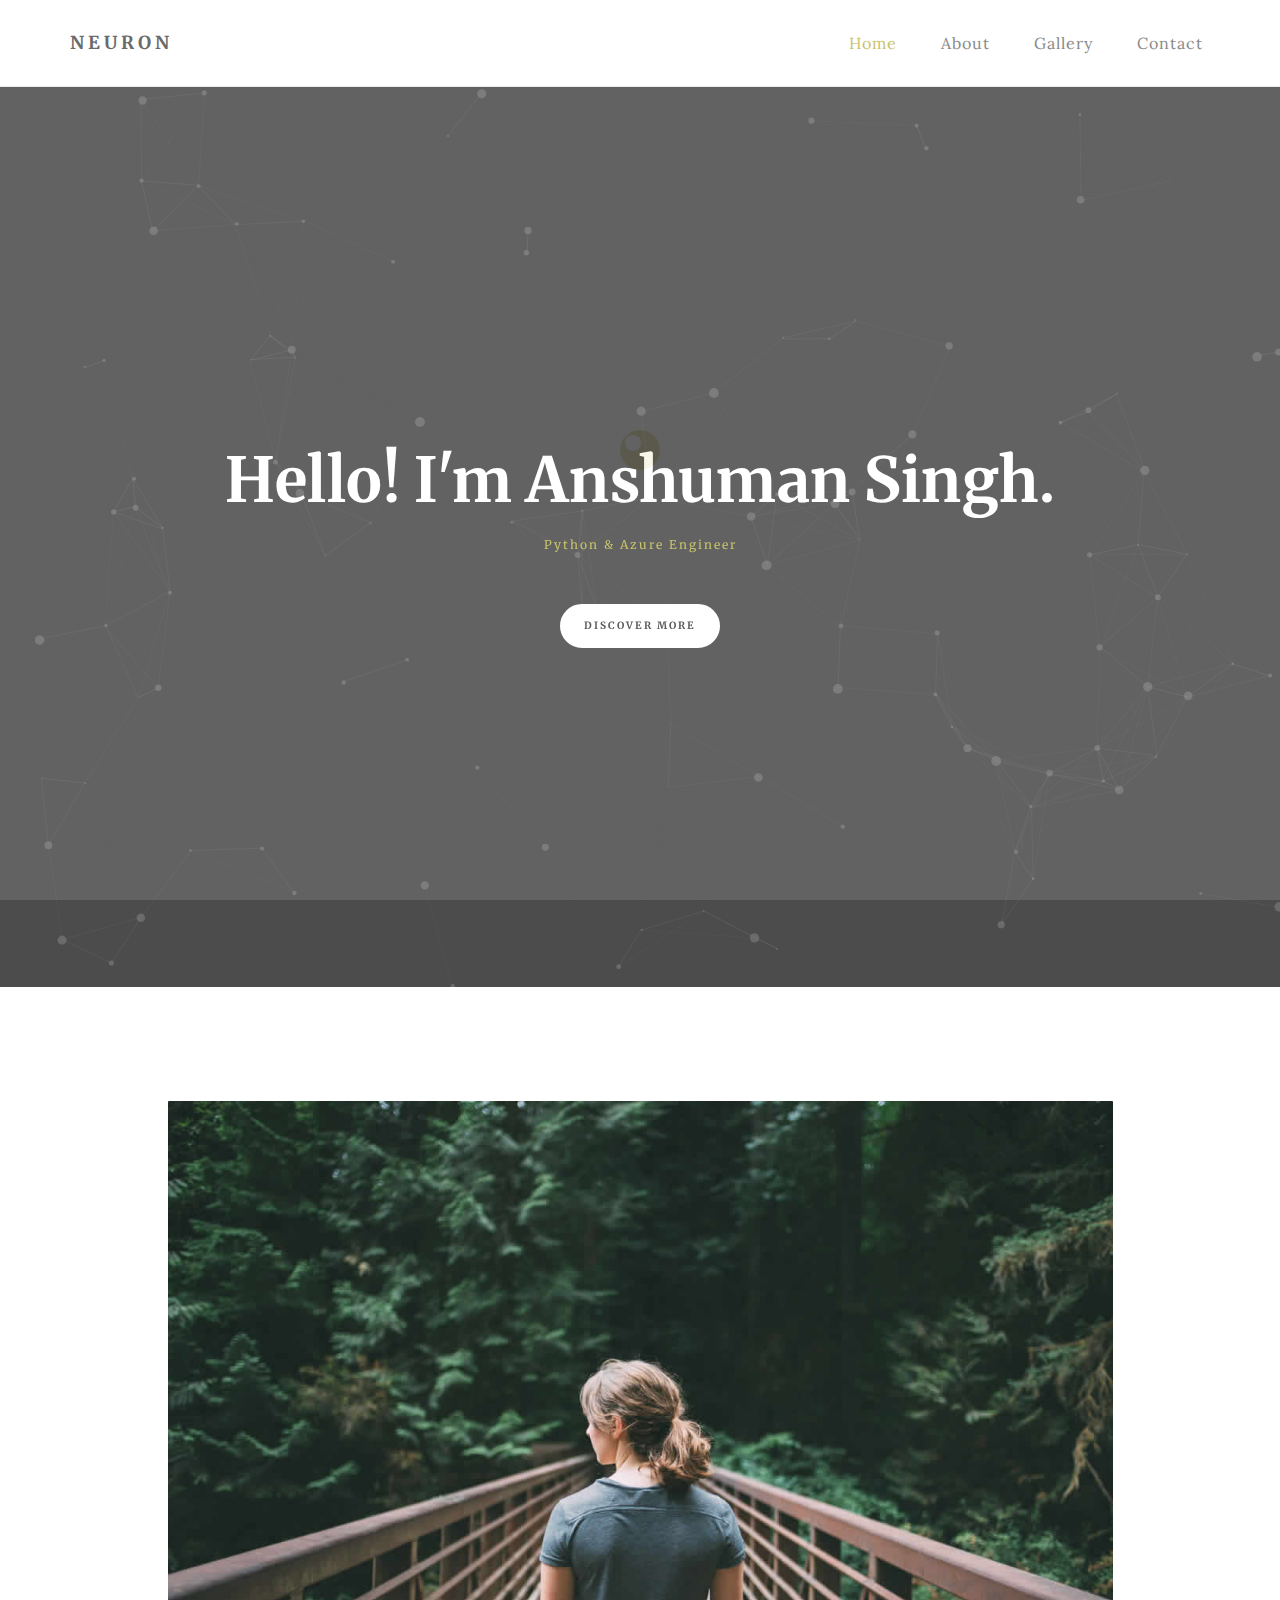
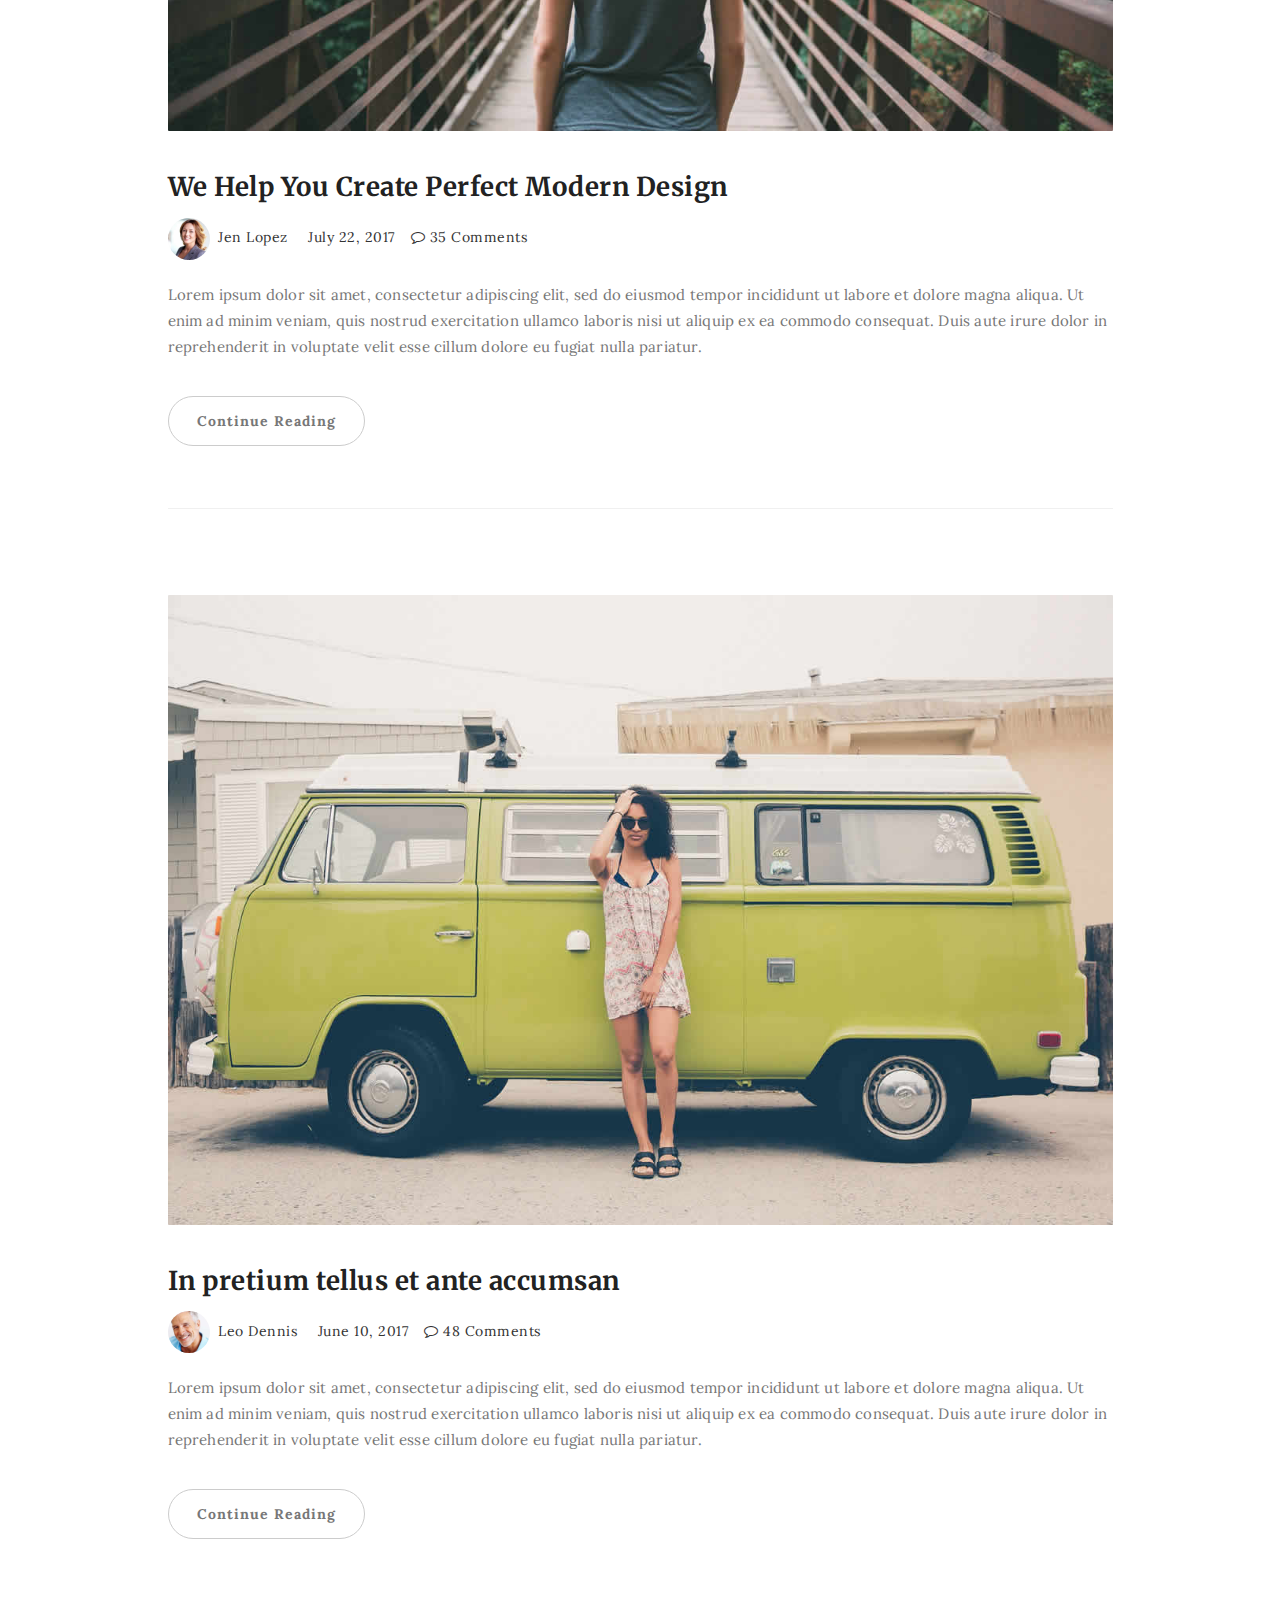
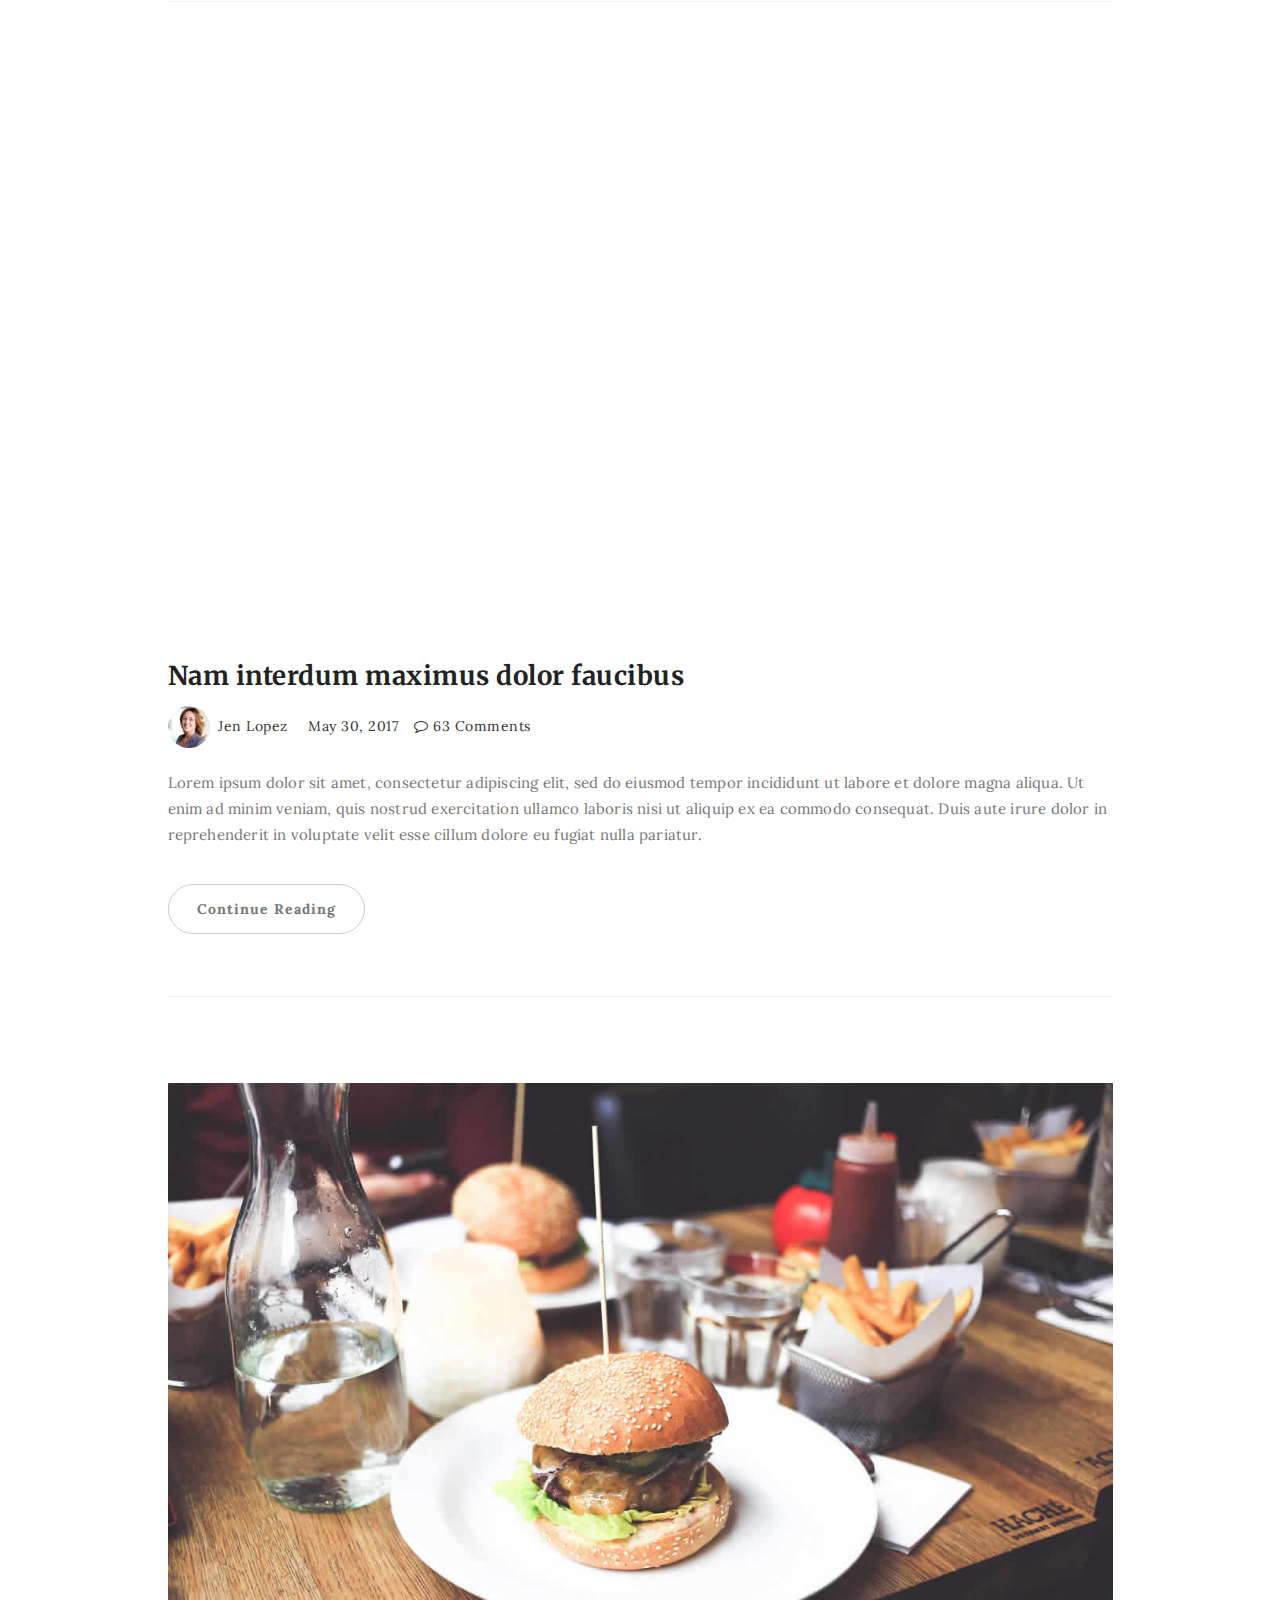
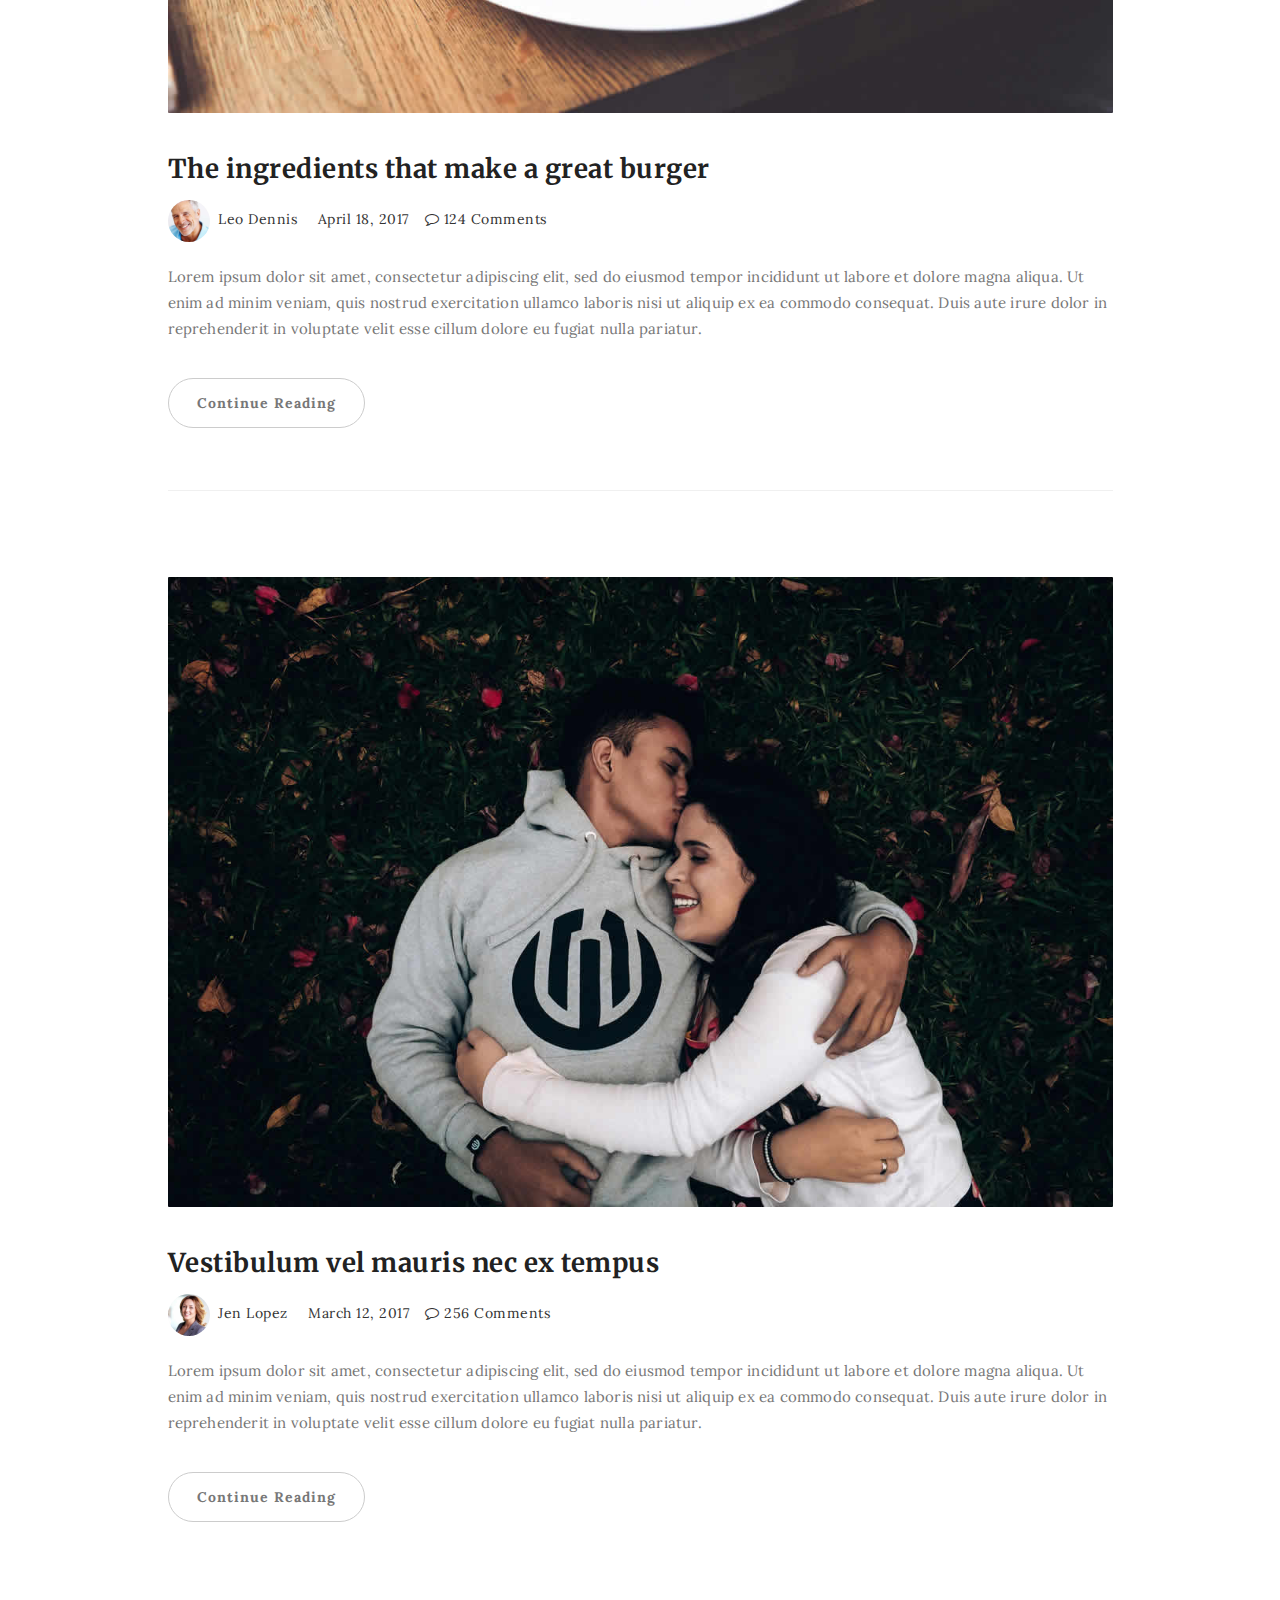
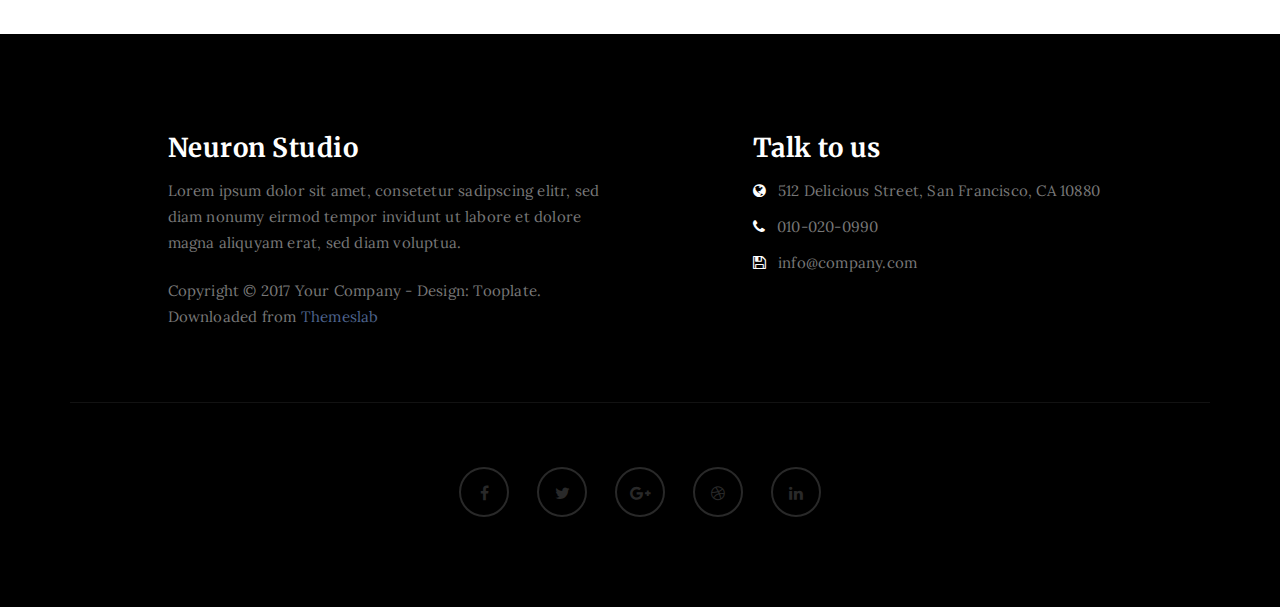
==== index.html @ cc9d61ee "new website" ====
<!DOCTYPE html>
<html lang="en">
<head>

<meta charset="UTF-8">
<meta http-equiv="X-UA-Compatible" content="IE=Edge">
<meta name="description" content="">
<meta name="keywords" content="">
<meta name="author" content="">
<meta name="viewport" content="width=device-width, initial-scale=1, maximum-scale=1">

<title>Ans2human | Blog</title>
<!--

Template 2085 Neuron

http://www.tooplate.com/view/2085-neuron

-->
<link rel="stylesheet" href="css/bootstrap.min.css">
<link rel="stylesheet" href="css/font-awesome.min.css">

<!-- Main css -->
<link rel="stylesheet" href="css/style.css">
<link href="https://fonts.googleapis.com/css?family=Lora|Merriweather:300,400" rel="stylesheet">

</head>
<body>

<!-- PRE LOADER -->

<div class="preloader">
     <div class="sk-spinner sk-spinner-wordpress">
          <span class="sk-inner-circle"></span>
     </div>
</div>

<!-- Navigation section  -->

<div class="navbar navbar-default navbar-static-top" role="navigation">
     <div class="container">

          <div class="navbar-header">
               <button class="navbar-toggle" data-toggle="collapse" data-target=".navbar-collapse">
                    <span class="icon icon-bar"></span>
                    <span class="icon icon-bar"></span>
                    <span class="icon icon-bar"></span>
               </button>
               <a href="index.html" class="navbar-brand">Neuron</a>
          </div>
          <div class="collapse navbar-collapse">
               <ul class="nav navbar-nav navbar-right">
                    <li class="active"><a href="index.html">Home</a></li>
                    <li><a href="about.html">About</a></li>
                    <li><a href="gallery.html">Gallery</a></li>
                    <li><a href="contact.html">Contact</a></li>
               </ul>
          </div>

  </div>
</div>

<!-- Home Section -->

<section id="home" class="main-home parallax-section">
     <div class="overlay"></div>
     <div id="particles-js"></div>
     <div class="container">
          <div class="row">

               <div class="col-md-12 col-sm-12">
                    <h1>Hello! I'm Anshuman Singh.</h1>
                    <h4>Python & Azure Engineer</h4>
                    <a href="#blog" class="smoothScroll btn btn-default">Discover More</a>
               </div>

          </div>
     </div>
</section>

<!-- Blog Section -->

<section id="blog">
     <div class="container">
          <div class="row">

               <div class="col-md-offset-1 col-md-10 col-sm-12">
                    <div class="blog-post-thumb">
                         <div class="blog-post-image">
                              <a href="single-post.html">
                                   <img src="images/blog-image1.jpg" class="img-responsive" alt="Blog Image">
                              </a>
                         </div>
                         <div class="blog-post-title">
                              <h3><a href="single-post.html">We Help You Create Perfect Modern Design</a></h3>
                         </div>
                         <div class="blog-post-format">
                              <span><a href="#"><img src="images/author-image1.jpg" class="img-responsive img-circle"> Jen Lopez</a></span>
                              <span><i class="fa fa-date"></i> July 22, 2017</span>
                              <span><a href="#"><i class="fa fa-comment-o"></i> 35 Comments</a></span>
                         </div>
                         <div class="blog-post-des">
                              <p>Lorem ipsum dolor sit amet, consectetur adipiscing elit, sed do eiusmod tempor incididunt ut labore et dolore magna aliqua. Ut enim ad minim veniam, quis nostrud exercitation ullamco laboris nisi ut aliquip ex ea commodo consequat. Duis aute irure dolor in reprehenderit in voluptate velit esse cillum dolore eu fugiat nulla pariatur.</p>
                              <a href="single-post.html" class="btn btn-default">Continue Reading</a>
                         </div>
                    </div>

                    <div class="blog-post-thumb">
                         <div class="blog-post-image">
                              <a href="single-post.html">
                                   <img src="images/blog-image2.jpg" class="img-responsive" alt="Blog Image">
                              </a>
                         </div>
                         <div class="blog-post-title">
                              <h3><a href="single-post.html">In pretium tellus et ante accumsan</a></h3>
                         </div>
                         <div class="blog-post-format">
                              <span><a href="#"><img src="images/author-image2.jpg" class="img-responsive img-circle"> Leo Dennis</a></span>
                              <span><i class="fa fa-date"></i> June 10, 2017</span>
                              <span><a href="#"><i class="fa fa-comment-o"></i> 48 Comments</a></span>
                         </div>
                         <div class="blog-post-des">
                              <p>Lorem ipsum dolor sit amet, consectetur adipiscing elit, sed do eiusmod tempor incididunt ut labore et dolore magna aliqua. Ut enim ad minim veniam, quis nostrud exercitation ullamco laboris nisi ut aliquip ex ea commodo consequat. Duis aute irure dolor in reprehenderit in voluptate velit esse cillum dolore eu fugiat nulla pariatur.</p>
                              <a href="single-post.html" class="btn btn-default">Continue Reading</a>
                         </div>
                    </div>

                    <div class="blog-post-thumb">
                         <div class="blog-post-video">
                              <div class="embed-responsive embed-responsive-16by9">
                                   <iframe class="embed-responsive-item" src="https://www.youtube.com/embed/Pgmx7z49OEk" allowfullscreen></iframe>
                              </div>
                         </div>
                         <div class="blog-post-title">
                              <h3><a href="single-post.html">Nam interdum maximus dolor faucibus</a></h3>
                         </div>
                         <div class="blog-post-format">
                              <span><a href="#"><img src="images/author-image1.jpg" class="img-responsive img-circle"> Jen Lopez</a></span>
                              <span><i class="fa fa-date"></i> May 30, 2017</span>
                              <span><a href="#"><i class="fa fa-comment-o"></i> 63 Comments</a></span>
                         </div>
                         <div class="blog-post-des">
                              <p>Lorem ipsum dolor sit amet, consectetur adipiscing elit, sed do eiusmod tempor incididunt ut labore et dolore magna aliqua. Ut enim ad minim veniam, quis nostrud exercitation ullamco laboris nisi ut aliquip ex ea commodo consequat. Duis aute irure dolor in reprehenderit in voluptate velit esse cillum dolore eu fugiat nulla pariatur.</p>
                              <a href="single-post.html" class="btn btn-default">Continue Reading</a>
                         </div>
                    </div>

                    <div class="blog-post-thumb">
                         <div class="blog-post-image">
                              <a href="single-post.html">
                                   <img src="images/blog-image3.jpg" class="img-responsive" alt="Blog Image">
                              </a>
                         </div>
                         <div class="blog-post-title">
                              <h3><a href="single-post.html">The ingredients that make a great burger</a></h3>
                         </div>
                         <div class="blog-post-format">
                              <span><a href="#"><img src="images/author-image2.jpg" class="img-responsive img-circle"> Leo Dennis</a></span>
                              <span><i class="fa fa-date"></i> April 18, 2017</span>
                              <span><a href="#"><i class="fa fa-comment-o"></i> 124 Comments</a></span>
                         </div>
                         <div class="blog-post-des">
                              <p>Lorem ipsum dolor sit amet, consectetur adipiscing elit, sed do eiusmod tempor incididunt ut labore et dolore magna aliqua. Ut enim ad minim veniam, quis nostrud exercitation ullamco laboris nisi ut aliquip ex ea commodo consequat. Duis aute irure dolor in reprehenderit in voluptate velit esse cillum dolore eu fugiat nulla pariatur.</p>
                              <a href="single-post.html" class="btn btn-default">Continue Reading</a>
                         </div>
                    </div>

                    <div class="blog-post-thumb">
                         <div class="blog-post-image">
                              <a href="single-post.html">
                                   <img src="images/blog-image4.jpg" class="img-responsive" alt="Blog Image">
                              </a>
                         </div>
                         <div class="blog-post-title">
                              <h3><a href="single-post.html">Vestibulum vel mauris nec ex tempus</a></h3>
                         </div>
                         <div class="blog-post-format">
                              <span><a href="#"><img src="images/author-image1.jpg" class="img-responsive img-circle"> Jen Lopez</a></span>
                              <span><i class="fa fa-date"></i> March 12, 2017</span>
                              <span><a href="#"><i class="fa fa-comment-o"></i> 256 Comments</a></span>
                         </div>
                         <div class="blog-post-des">
                              <p>Lorem ipsum dolor sit amet, consectetur adipiscing elit, sed do eiusmod tempor incididunt ut labore et dolore magna aliqua. Ut enim ad minim veniam, quis nostrud exercitation ullamco laboris nisi ut aliquip ex ea commodo consequat. Duis aute irure dolor in reprehenderit in voluptate velit esse cillum dolore eu fugiat nulla pariatur.</p>
                              <a href="single-post.html" class="btn btn-default">Continue Reading</a>
                         </div>
                    </div>
               </div>

          </div>
     </div>
</section>

<!-- Footer Section -->

<footer>
     <div class="container">
          <div class="row">

               <div class="col-md-5 col-md-offset-1 col-sm-6">
                    <h3>Neuron Studio</h3>
                    <p>Lorem ipsum dolor sit amet, consetetur sadipscing elitr, sed diam nonumy eirmod tempor invidunt ut labore et dolore magna aliquyam erat, sed diam voluptua.</p>
                    <div class="footer-copyright">
                         <p>Copyright &copy; 2017 Your Company - Design: Tooplate. Downloaded from <a href="https://themeslab.org/" target="_blank">Themeslab</a></p>
                    </div>
               </div>

               <div class="col-md-4 col-md-offset-1 col-sm-6">
                    <h3>Talk to us</h3>
                    <p><i class="fa fa-globe"></i> 512 Delicious Street, San Francisco, CA 10880</p>
                    <p><i class="fa fa-phone"></i> 010-020-0990</p>
                    <p><i class="fa fa-save"></i> info@company.com</p>
               </div>

               <div class="clearfix col-md-12 col-sm-12">
                    <hr>
               </div>

               <div class="col-md-12 col-sm-12">
                    <ul class="social-icon">
                         <li><a href="#" class="fa fa-facebook"></a></li>
                         <li><a href="#" class="fa fa-twitter"></a></li>
                         <li><a href="#" class="fa fa-google-plus"></a></li>
                         <li><a href="#" class="fa fa-dribbble"></a></li>
                         <li><a href="#" class="fa fa-linkedin"></a></li>
                    </ul>
               </div>
               
          </div>
     </div>
</footer>

<!-- Back top -->
<a href="#back-top" class="go-top"><i class="fa fa-angle-up"></i></a>

<!-- SCRIPTS -->

<script src="js/jquery.js"></script>
<script src="js/bootstrap.min.js"></script>
<script src="js/particles.min.js"></script>
<script src="js/app.js"></script>
<script src="js/jquery.parallax.js"></script>
<script src="js/smoothscroll.js"></script>
<script src="js/custom.js"></script>

</body>
</html>
---- css/style.css ----
/*

Template 2085 Neuron

http://www.tooplate.com/view/2085-neuron

*/

body {
		background: #ffffff;
    font-family: 'Lora', serif;
    font-style: normal;
		font-weight: 300;
    overflow-x: hidden;
}


/*---------------------------------------
    Typorgraphy              
-----------------------------------------*/

h1,h2,h3,h4,h5,h6 {
  font-family: 'Merriweather', serif;
  font-style: normal;
  font-weight: bold;
  letter-spacing: 0.5px;
}

h1 {
    font-size: 62px;
    padding-bottom: 14px;
    margin-bottom: 0px;
}

h2 {
  font-size: 32px;
}

h2,h3 {
  padding-bottom: 6px;
}

h3 {
  font-size: 26px;
}

h4 {
  color: #666;
  font-size: 12px;
  font-weight: normal;
  letter-spacing: 2px;
}

p {
    color: #777;
    font-size: 15px;
    font-weight: 300;
    line-height: 26px;
    letter-spacing: 0.2px;
}

.btn-success:focus {
  background-color: #000;
  border-color: transparent;
}


/*---------------------------------------
    General               
-----------------------------------------*/

html{
  -webkit-font-smoothing: antialiased;
}

a {
  color: #4d638c;
  -webkit-transition: 0.5s;
  -o-transition: 0.5s;
  transition: 0.5s;
  text-decoration: none !important;
}
a:hover, a:active, a:focus {
  color: #4d638c;
  outline: none;
}

* {
  -webkit-box-sizing: border-box;
  -moz-box-sizing: border-box;
  box-sizing: border-box;
}

*:before,
*:after {
  -webkit-box-sizing: border-box;
  -moz-box-sizing: border-box;
  box-sizing: border-box;
}

#about, 
#gallery,
#contact,
#blog, 
#blog-single-post {
  padding-top: 60px;
  padding-bottom: 80px;
}

.main-about,
.main-single-post,
.main-gallery,
.main-contact {
  height: 65vh;
}

.overlay {
  background: rgba(0,0,0,0.7 );
  width: 100%;
  height: 100vh;
  position: absolute;
  top: 0;
  left: 0;
  right: 0;
  bottom: 0;
}

.parallax-section {
  background-attachment: fixed !important;
  background-size: cover !important;
  overflow: hidden;
}


/*---------------------------------------
    Preloader section              
-----------------------------------------*/

.preloader {
  position: fixed;
  top: 0;
  left: 0;
  width: 100%;
  height: 100%;
  z-index: 99999;
  display: flex;
  flex-flow: row nowrap;
  justify-content: center;
  align-items: center;
  background: none repeat scroll 0 0 #ffffff;
}

.sk-spinner-wordpress.sk-spinner {
  background-color: #bfba55;
  width: 40px;
  height: 40px;
  border-radius: 40px;
  position: relative;
  -webkit-animation: sk-innerCircle 1s linear infinite;
  animation: sk-innerCircle 1s linear infinite; 
}

.sk-spinner-wordpress .sk-inner-circle {
  display: block;
  background-color: #ffffff;
  width: 16px;
  height: 16px;
  position: absolute;
  border-radius: 8px;
  top: 5px;
  left: 5px; 
}

@-webkit-keyframes sk-innerCircle {
  0% {
    -webkit-transform: rotate(0);
            transform: rotate(0); }

  100% {
    -webkit-transform: rotate(360deg);
            transform: rotate(360deg); } }

@keyframes sk-innerCircle {
  0% {
    -webkit-transform: rotate(0);
            transform: rotate(0); }

  100% {
    -webkit-transform: rotate(360deg);
            transform: rotate(360deg); } }



/*---------------------------------------
    Main Navigation             
-----------------------------------------*/

.navbar-default {
    background: #ffffff;
    margin: 0 !important;
    padding: 18px 0;
}

.navbar-default .navbar-brand {
  color: #555;
  font-family: 'Merriweather', serif;
  font-weight: bold;
  text-transform: uppercase;
  letter-spacing: 4px;
  margin: 0;
}

.navbar-default .navbar-nav li a {
    color: #777;
    font-size: 16px;
    letter-spacing: 1px;
    -webkit-transition: all 0.4s ease-in-out;
    transition: all 0.4s ease-in-out;
    padding-right: 22px;
    padding-left: 22px;
}

.navbar-default .navbar-nav > li a:hover {
    color: #bfba55 !important;
}

.navbar-default .navbar-nav > li > a:hover,
.navbar-default .navbar-nav > li > a:focus {
    color: #606066;
    background-color: transparent;
}

.navbar-default .navbar-nav li a:hover,
 .navbar-default .navbar-nav .active > a {
    color: #bfba55;
  }

.navbar-default .navbar-nav > .active > a,
.navbar-default .navbar-nav > .active > a:hover,
.navbar-default .navbar-nav > .active > a:focus {
    color: #bfba55;
    background-color: transparent;
}

.navbar-default .navbar-toggle {
     border: none;
     padding-top: 10px;
  }

.navbar-default .navbar-toggle .icon-bar {
    background: #bfba55;
    border-color: transparent;
  }

.navbar-default .navbar-toggle:hover,
.navbar-default .navbar-toggle:focus { 
  background-color: transparent;
}



/*---------------------------------------
    Home section              
-----------------------------------------*/

#home {
    background-size: cover;
    background-position: center center;
    color: #ffffff;
    display: -webkit-box;
    display: -webkit-flex;
     display: -ms-flexbox;
    display: flex;
    -webkit-box-align: center;
    -webkit-align-items: center;
    -ms-flex-align: center;
     align-items: center;
    position: relative;
    text-align: center;
}

.main-home {
  background: url('../images/me2.png') no-repeat;
  height: 100vh;
}

.main-about {
  background: url('../images/about-bg.jpg') no-repeat;
}

.main-single-post {
  background: url('../images/gallery-image1.jpg') no-repeat;
}

.main-gallery {
  background: url('../images/gallery-bg.jpg') no-repeat;
}

.main-contact {
  background: url('../images/contact-bg.jpg') no-repeat;
}

#particles-js {
  position: absolute;
  width: 100%;
  height: 100vh;
  top: 0;
  left: 0;
}

#home h4 {
  color: #bfba55;
}

#home .btn {
  background: #ffffff;
  border: 2px solid #ffffff;
  border-radius: 100px;
  color: #444;
  font-family: 'Merriweather', serif;
  font-size: 10px;
  font-weight: bold;
  letter-spacing: 2px;
  text-transform: uppercase;
  padding: 13px 22px;
  margin-top: 42px;
  transition: all 0.4s ease-in-out;
}

#home .btn:hover {
  background: transparent;
  border-color: #ffffff;
  color: #ffffff;
}



/*---------------------------------------
   About section              
-----------------------------------------*/

#about .col-md-6 {
  padding-top: 22px;
  padding-bottom: 32px;
}

#about .col-md-6 img {
  padding: 22px 0px 22px 22px;
}

#about .col-md-4 {
  padding-bottom: 32px;
}

#about .col-md-4 img {
  padding-top: 12px;
}



/*---------------------------------------
   Gallery section              
-----------------------------------------*/

#gallery span {
  display: block;
  padding-bottom: 32px;
}

#gallery .col-md-6 {
  padding-left: 0px;
  padding-right: 0px;
}

#gallery .gallery-thumb {
  background-color: #ffffff;
  box-shadow: 0px 1px 2px 0px rgba(90, 91, 95, 0.15);
  cursor: pointer;
  display: block;
  position: relative;
  top: 0px;
  transition: all 0.4s ease-in-out;
}

#gallery .gallery-thumb:hover {
  box-shadow: 0px 16px 22px 0px rgba(90, 91, 95, 0.3);
  top: -5px;
}

#gallery .gallery-thumb img {
  width: 100%;
}

#gallery .col-md-12 p {
  padding-top: 22px;
  text-align: center;
}



/*---------------------------------------
   Contact section              
-----------------------------------------*/

#contact .col-md-4 {
  padding-left: 0px;
}

#contact .col-md-12 {
  padding-left: 0;
}

#contact form {
  padding-top: 32px;
}

#contact .form-control {
  border: 2px solid #f0f0f0;
  box-shadow: none;
  margin-top: 10px;
  margin-bottom: 10px;
  transition: all 0.4s ease-in-out;
}

#contact .form-control:hover {
  border-color: #555;
}

#contact input {
  height: 50px;
}

#contact input[type="submit"] {
  background: #bfba55;
  border-radius: 100px;
  border: none;
  color: #ffffff;
  font-weight: bold;
  transition: all 0.4s ease-in-out;
}

#contact input[type="submit"]:hover {
  background: #333;
}



/*---------------------------------------
   Blog section              
-----------------------------------------*/

.blog-post-thumb {
  border-bottom: 1px solid #f0f0f0;
  padding-top: 32px;
  padding-bottom: 62px;
  margin-bottom: 32px;
}

.blog-post-thumb:last-child {
  border-bottom: 0px;
  padding-bottom: 32px;
  margin-bottom: 0px;
}

.blog-post-image,
.blog-post-video {
  padding-top: 22px;
  padding-bottom: 22px;
  width: 100%;
}

#about img,
.blog-post-image img {
  border-radius: 1px;
}

.blog-post-title a {
  color: #222;
}

.blog-post-title a:hover {
  color: #bfba55;
}

.blog-post-format {
  padding-bottom: 22px;
}

.blog-post-format span {
  letter-spacing: 0.5px;
  padding-right: 12px;
}

.blog-post-format span a {
  color: #333;
}

.blog-post-format span img {
  display: inline-block;
  width: 42px;
  margin-right: 4px;
}

.blog-post-des blockquote {
  margin: 22px;
}

.blog-post-des .btn {
  border-radius: 100px;
  color: #777;
  font-weight: bold;
  letter-spacing: 1px;
  padding: 14px 28px;
  margin-top: 26px;
  transition: all 0.4s ease-in-out;
}

.blog-post-des .btn:hover {
  background: #bfba55;
  border-color: transparent;
  color: #ffffff;
}

.blog-author {
  border-top: 1px solid #f0f0f0;
  border-bottom: 1px solid #f0f0f0;
  padding-top: 32px;
  padding-bottom: 32px;
  margin-top: 42px;
  margin-bottom: 42px;
}

.blog-author .media img {
  display: inline-block;
  width: 90px;
  margin-right: 12px;
}

.blog-author .media a,
.blog-comment .media h3 {
  color: #444;
  font-size: 18px;
  letter-spacing: 1px;
}

.blog-comment {
  border-bottom: 1px solid #f0f0f0;
  padding-bottom: 32px;
  margin-bottom: 42px;
}

.blog-comment .media:nth-child(2) {
  padding-top: 22px;
}

.blog-comment .media img {
  width: 82px;
  margin-right: 12px;
}

.blog-comment .media h3 {
  display: inline-block;
  padding-right: 14px;
}


.blog-comment-form h3 {
  padding-bottom: 18px;
}

#about .col-md-6, #about .col-md-4,
.blog-comment-form .col-md-4 {
  padding-left: 0px;
}

.blog-comment-form .form-control {
  box-shadow: none;
  border: 2px solid #f0f0f0;
  margin-top: 10px;
  margin-bottom: 10px;
  transition: all 0.4s ease-in-out;
}

.blog-comment-form .form-control:hover {
  border-color: #555;
}

.blog-comment-form input {
  height: 45px;
}

.blog-comment-form input[type="submit"] {
  background: #bfba55;
  border-radius: 100px;
  border: none;
  color: #ffffff;
  font-weight: bold;
  transition: all 0.4s ease-in-out;
}

.blog-comment-form input[type="submit"]:hover {
  background: #333;
  border-color: transparent;
  color: #ffffff;
}



/*---------------------------------------
   Blog Single Post section              
-----------------------------------------*/

#blog-single-post .blog-single-post-image {
  padding-top: 22px;
}

#blog-single-post .blog-single-post-image .col-md-4 {
  padding-left: 0px;
  padding-right: 0px;
  padding-bottom: 22px;
}

#blog-single-post .blog-single-post-image img {
  border-radius: 1px;
  padding-right: 12px;
}

#blog-single-post .blog-post-des h3 {
  padding-top: 16px;
}



/*---------------------------------------
   Footer section              
-----------------------------------------*/

footer {
    background: #000;
    color: #ffffff;
    padding: 80px 0px;
    position: relative;
}

footer .col-md-4 .fa {
  color: #ffffff;
  padding-right: 8px;
}

footer hr {
  border-color: #121212;
  margin-top: 62px;
  margin-bottom: 42px;
}

footer .footer-copyright {
  padding-top: 12px;
}



/* Back top */
.go-top {
  background-color: #ffffff;
  box-shadow: 1px 1.732px 12px 0px rgba( 0, 0, 0, .14 ), 1px 1.732px 3px 0px rgba( 0, 0, 0, .12 );
  transition : all 1s ease;
  bottom: 2em;
  right: 2em;
  color: #333;
  font-size: 24px;
  display: none;
  position: fixed;
  text-decoration: none;
  width: 40px;
  height: 40px;
  line-height: 38px;
  text-align: center;
  border-radius: 100%;
}

.go-top:hover {
    background: #bfba55;
    color: #ffffff;
}



/*---------------------------------------
   Social icon             
-----------------------------------------*/

.social-icon {
    position: relative;
    padding: 0;
    margin: 0;
    text-align: center;
}

.social-icon li {
    display: inline-block;
    list-style: none;
}

.social-icon li a {
    border: 2px solid #292929;
    color: #292929;
    border-radius: 100px;
    cursor: pointer;
    font-size: 16px;
    text-decoration: none;
    transition: all 0.4s ease-in-out;
    width: 50px;
    height: 50px;
    line-height: 50px;
    text-align: center;
    vertical-align: middle;
    position: relative;
    margin: 22px 12px 10px 12px;
}

.social-icon li a:hover {
    border-color: #bfba55;
    color: #bfba55;
    transform: scale(1.1);
}



/*---------------------------------------
   Mobile Responsive         
-----------------------------------------*/

@media (max-width: 980px) {

  .main-about,
  .main-single-post,  
  .main-gallery,
  .main-contact {
    height: 35vh;
  }

}


@media (max-width: 768px) {

  h1 {
    font-size: 52px;
  }

  h2 {
    font-size: 26px;
  }

  #about .col-md-6 img {
    padding-left: 0px;
  }

  #blog-single-post .blog-single-post-image img {
    padding-bottom: 22px;
  }

  footer .col-md-4 {
    padding-top: 22px;
  }

}


@media (max-width: 650px) {

  h1 {
    font-size: 42px;
  }

  #about, #gallery,
  #contact,
  #blog, #blog-single-post {
    padding-top: 60px;
    padding-bottom: 60px;
  }

}
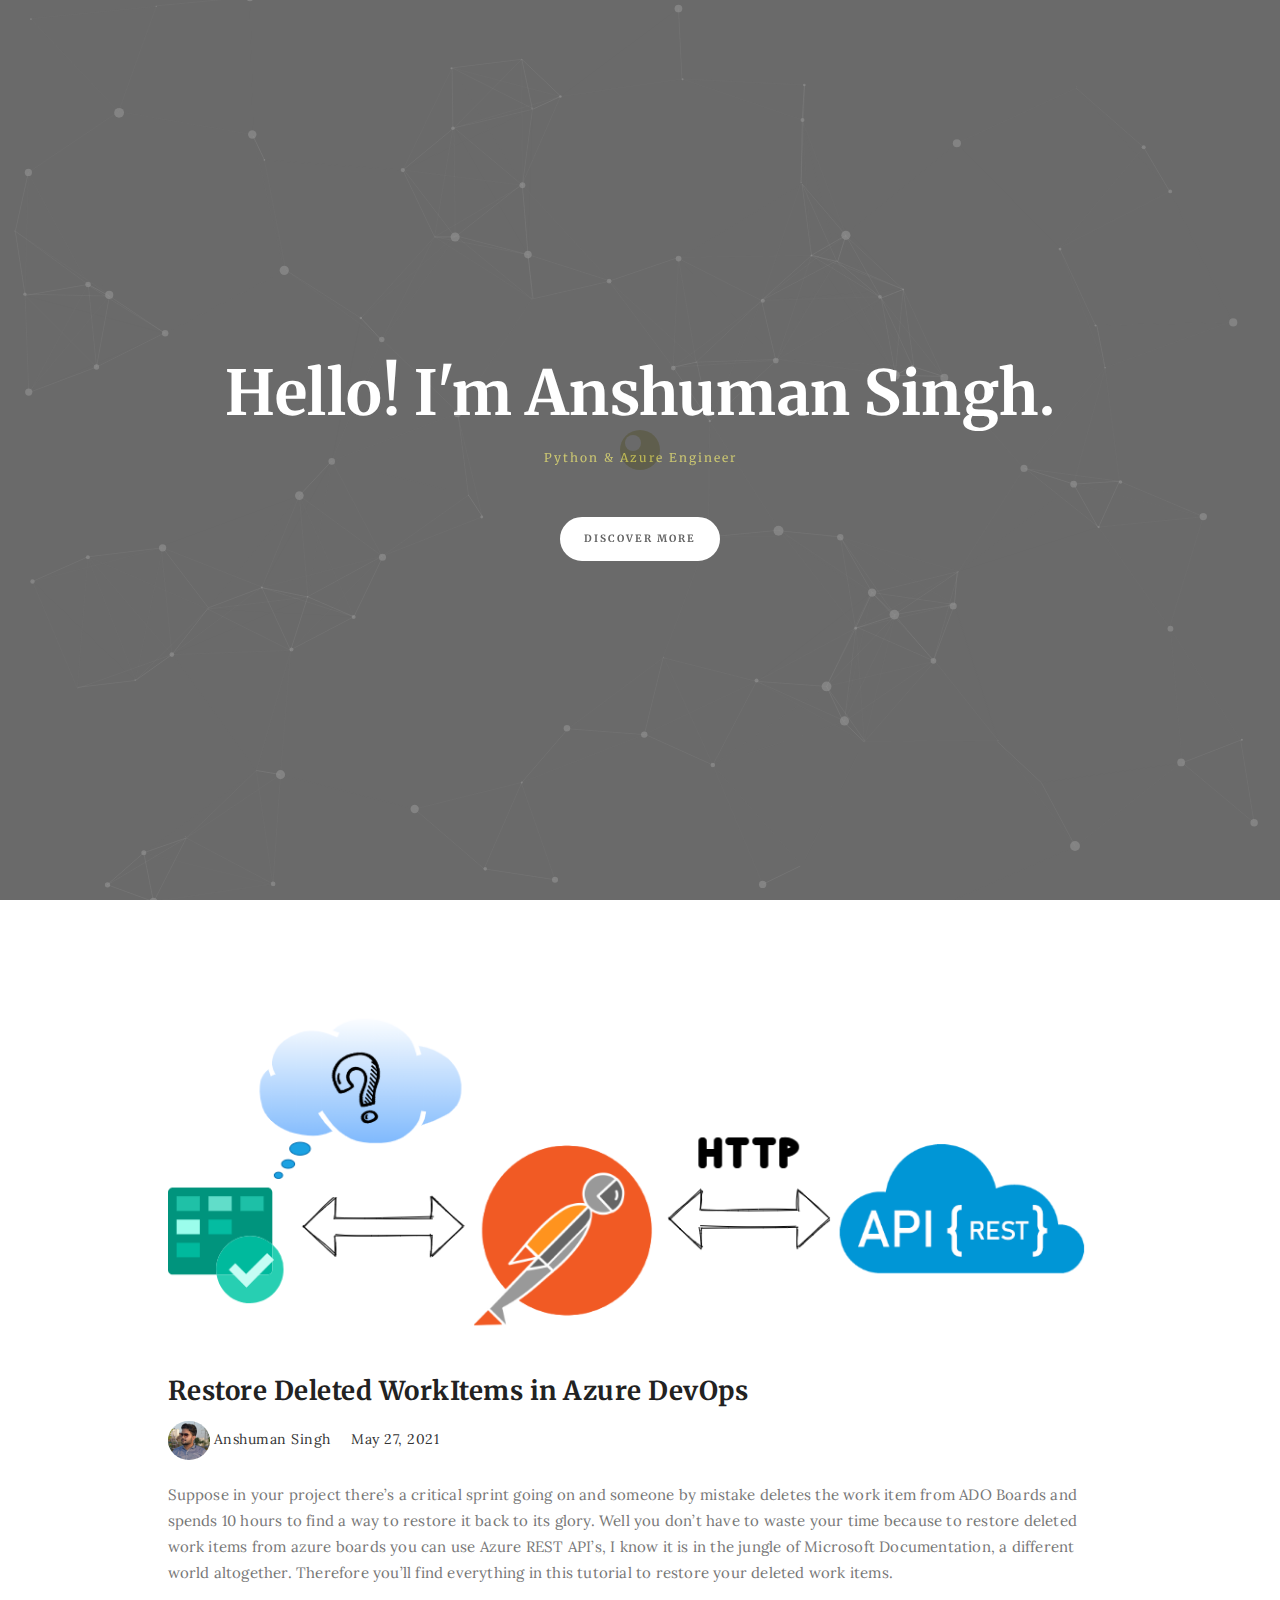
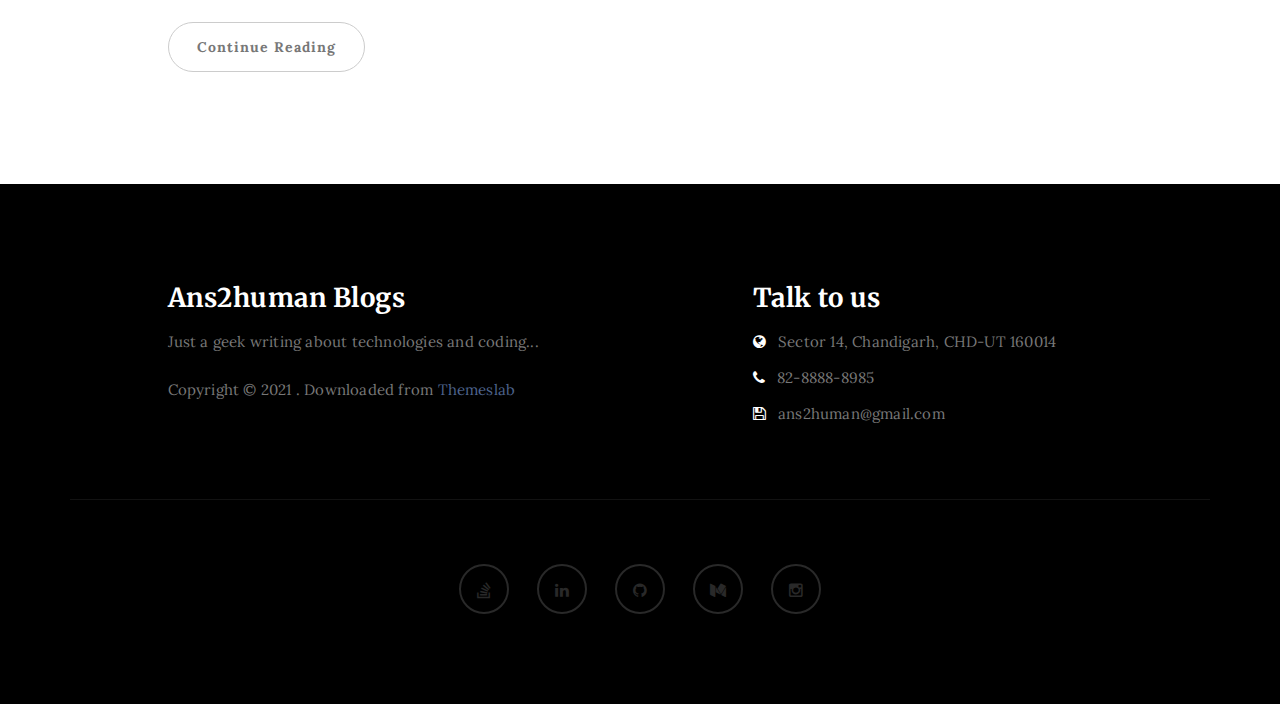
==== commit 59b02898: "Restore Deleted WorkItems in Azure DevOp" ====
--- a/index.html
+++ b/index.html
@@ -37,7 +37,7 @@
 
 <!-- Navigation section  -->
 
-<div class="navbar navbar-default navbar-static-top" role="navigation">
+<!-- <div class="navbar navbar-default navbar-static-top" role="navigation">
      <div class="container">
 
           <div class="navbar-header">
@@ -46,7 +46,7 @@
                     <span class="icon icon-bar"></span>
                     <span class="icon icon-bar"></span>
                </button>
-               <a href="index.html" class="navbar-brand">Neuron</a>
+               <a href="index.html" class="navbar-brand">a2s</a>
           </div>
           <div class="collapse navbar-collapse">
                <ul class="nav navbar-nav navbar-right">
@@ -58,7 +58,7 @@
           </div>
 
   </div>
-</div>
+</div> -->
 
 <!-- Home Section -->
 
@@ -87,101 +87,21 @@
                <div class="col-md-offset-1 col-md-10 col-sm-12">
                     <div class="blog-post-thumb">
                          <div class="blog-post-image">
-                              <a href="single-post.html">
-                                   <img src="images/blog-image1.jpg" class="img-responsive" alt="Blog Image">
+                              <a href="Restore-Deleted-WorkItems-in-Azure-DevOps.html">
+                                   <img src="images/lostw.png" class="img-responsive" alt="Blog Image">
                               </a>
                          </div>
                          <div class="blog-post-title">
-                              <h3><a href="single-post.html">We Help You Create Perfect Modern Design</a></h3>
+                              <h3><a href="single-post.html">Restore Deleted WorkItems in Azure DevOps</a></h3>
                          </div>
                          <div class="blog-post-format">
-                              <span><a href="#"><img src="images/author-image1.jpg" class="img-responsive img-circle"> Jen Lopez</a></span>
-                              <span><i class="fa fa-date"></i> July 22, 2017</span>
-                              <span><a href="#"><i class="fa fa-comment-o"></i> 35 Comments</a></span>
+                              <span><a href="#"><img src="images/me.png" class="img-responsive img-circle">Anshuman Singh</a></span>
+                              <span><i class="fa fa-date"></i> May 27, 2021</span>
                          </div>
                          <div class="blog-post-des">
-                              <p>Lorem ipsum dolor sit amet, consectetur adipiscing elit, sed do eiusmod tempor incididunt ut labore et dolore magna aliqua. Ut enim ad minim veniam, quis nostrud exercitation ullamco laboris nisi ut aliquip ex ea commodo consequat. Duis aute irure dolor in reprehenderit in voluptate velit esse cillum dolore eu fugiat nulla pariatur.</p>
-                              <a href="single-post.html" class="btn btn-default">Continue Reading</a>
-                         </div>
-                    </div>
-
-                    <div class="blog-post-thumb">
-                         <div class="blog-post-image">
-                              <a href="single-post.html">
-                                   <img src="images/blog-image2.jpg" class="img-responsive" alt="Blog Image">
-                              </a>
-                         </div>
-                         <div class="blog-post-title">
-                              <h3><a href="single-post.html">In pretium tellus et ante accumsan</a></h3>
-                         </div>
-                         <div class="blog-post-format">
-                              <span><a href="#"><img src="images/author-image2.jpg" class="img-responsive img-circle"> Leo Dennis</a></span>
-                              <span><i class="fa fa-date"></i> June 10, 2017</span>
-                              <span><a href="#"><i class="fa fa-comment-o"></i> 48 Comments</a></span>
-                         </div>
-                         <div class="blog-post-des">
-                              <p>Lorem ipsum dolor sit amet, consectetur adipiscing elit, sed do eiusmod tempor incididunt ut labore et dolore magna aliqua. Ut enim ad minim veniam, quis nostrud exercitation ullamco laboris nisi ut aliquip ex ea commodo consequat. Duis aute irure dolor in reprehenderit in voluptate velit esse cillum dolore eu fugiat nulla pariatur.</p>
-                              <a href="single-post.html" class="btn btn-default">Continue Reading</a>
-                         </div>
-                    </div>
-
-                    <div class="blog-post-thumb">
-                         <div class="blog-post-video">
-                              <div class="embed-responsive embed-responsive-16by9">
-                                   <iframe class="embed-responsive-item" src="https://www.youtube.com/embed/Pgmx7z49OEk" allowfullscreen></iframe>
-                              </div>
-                         </div>
-                         <div class="blog-post-title">
-                              <h3><a href="single-post.html">Nam interdum maximus dolor faucibus</a></h3>
-                         </div>
-                         <div class="blog-post-format">
-                              <span><a href="#"><img src="images/author-image1.jpg" class="img-responsive img-circle"> Jen Lopez</a></span>
-                              <span><i class="fa fa-date"></i> May 30, 2017</span>
-                              <span><a href="#"><i class="fa fa-comment-o"></i> 63 Comments</a></span>
-                         </div>
-                         <div class="blog-post-des">
-                              <p>Lorem ipsum dolor sit amet, consectetur adipiscing elit, sed do eiusmod tempor incididunt ut labore et dolore magna aliqua. Ut enim ad minim veniam, quis nostrud exercitation ullamco laboris nisi ut aliquip ex ea commodo consequat. Duis aute irure dolor in reprehenderit in voluptate velit esse cillum dolore eu fugiat nulla pariatur.</p>
-                              <a href="single-post.html" class="btn btn-default">Continue Reading</a>
-                         </div>
-                    </div>
-
-                    <div class="blog-post-thumb">
-                         <div class="blog-post-image">
-                              <a href="single-post.html">
-                                   <img src="images/blog-image3.jpg" class="img-responsive" alt="Blog Image">
-                              </a>
-                         </div>
-                         <div class="blog-post-title">
-                              <h3><a href="single-post.html">The ingredients that make a great burger</a></h3>
-                         </div>
-                         <div class="blog-post-format">
-                              <span><a href="#"><img src="images/author-image2.jpg" class="img-responsive img-circle"> Leo Dennis</a></span>
-                              <span><i class="fa fa-date"></i> April 18, 2017</span>
-                              <span><a href="#"><i class="fa fa-comment-o"></i> 124 Comments</a></span>
-                         </div>
-                         <div class="blog-post-des">
-                              <p>Lorem ipsum dolor sit amet, consectetur adipiscing elit, sed do eiusmod tempor incididunt ut labore et dolore magna aliqua. Ut enim ad minim veniam, quis nostrud exercitation ullamco laboris nisi ut aliquip ex ea commodo consequat. Duis aute irure dolor in reprehenderit in voluptate velit esse cillum dolore eu fugiat nulla pariatur.</p>
-                              <a href="single-post.html" class="btn btn-default">Continue Reading</a>
-                         </div>
-                    </div>
-
-                    <div class="blog-post-thumb">
-                         <div class="blog-post-image">
-                              <a href="single-post.html">
-                                   <img src="images/blog-image4.jpg" class="img-responsive" alt="Blog Image">
-                              </a>
-                         </div>
-                         <div class="blog-post-title">
-                              <h3><a href="single-post.html">Vestibulum vel mauris nec ex tempus</a></h3>
-                         </div>
-                         <div class="blog-post-format">
-                              <span><a href="#"><img src="images/author-image1.jpg" class="img-responsive img-circle"> Jen Lopez</a></span>
-                              <span><i class="fa fa-date"></i> March 12, 2017</span>
-                              <span><a href="#"><i class="fa fa-comment-o"></i> 256 Comments</a></span>
-                         </div>
-                         <div class="blog-post-des">
-                              <p>Lorem ipsum dolor sit amet, consectetur adipiscing elit, sed do eiusmod tempor incididunt ut labore et dolore magna aliqua. Ut enim ad minim veniam, quis nostrud exercitation ullamco laboris nisi ut aliquip ex ea commodo consequat. Duis aute irure dolor in reprehenderit in voluptate velit esse cillum dolore eu fugiat nulla pariatur.</p>
-                              <a href="single-post.html" class="btn btn-default">Continue Reading</a>
+                              <p>Suppose in your project there’s a critical sprint going on and someone by mistake deletes the work item from ADO Boards and spends 10 hours to find a way to restore it back to its glory.
+                                   Well you don’t have to waste your time because to restore deleted work items from azure boards you can use Azure REST API’s, I know it is in the jungle of Microsoft Documentation, a different world altogether. Therefore you’ll find everything in this tutorial to restore your deleted work items.</p>
+                              <a href="Restore-Deleted-WorkItems-in-Azure-DevOps.html" class="btn btn-default">Continue Reading</a>
                          </div>
                     </div>
                </div>
@@ -197,18 +117,18 @@
           <div class="row">
 
                <div class="col-md-5 col-md-offset-1 col-sm-6">
-                    <h3>Neuron Studio</h3>
-                    <p>Lorem ipsum dolor sit amet, consetetur sadipscing elitr, sed diam nonumy eirmod tempor invidunt ut labore et dolore magna aliquyam erat, sed diam voluptua.</p>
+                    <h3>Ans2human Blogs</h3>
+                    <p>Just a geek writing about technologies and coding...</p>
                     <div class="footer-copyright">
-                         <p>Copyright &copy; 2017 Your Company - Design: Tooplate. Downloaded from <a href="https://themeslab.org/" target="_blank">Themeslab</a></p>
+                         <p>Copyright &copy; 2021 . Downloaded from <a href="https://themeslab.org/" target="_blank">Themeslab</a></p>
                     </div>
                </div>
 
                <div class="col-md-4 col-md-offset-1 col-sm-6">
                     <h3>Talk to us</h3>
-                    <p><i class="fa fa-globe"></i> 512 Delicious Street, San Francisco, CA 10880</p>
-                    <p><i class="fa fa-phone"></i> 010-020-0990</p>
-                    <p><i class="fa fa-save"></i> info@company.com</p>
+                    <p><i class="fa fa-globe"></i> Sector 14, Chandigarh, CHD-UT 160014</p>
+                    <p><i class="fa fa-phone"></i> 82-8888-8985</p>
+                    <p><i class="fa fa-save"></i> ans2human@gmail.com</p>
                </div>
 
                <div class="clearfix col-md-12 col-sm-12">
@@ -217,11 +137,11 @@
 
                <div class="col-md-12 col-sm-12">
                     <ul class="social-icon">
-                         <li><a href="#" class="fa fa-facebook"></a></li>
-                         <li><a href="#" class="fa fa-twitter"></a></li>
-                         <li><a href="#" class="fa fa-google-plus"></a></li>
-                         <li><a href="#" class="fa fa-dribbble"></a></li>
-                         <li><a href="#" class="fa fa-linkedin"></a></li>
+                         <li><a href="https://stackoverflow.com/users/5901723/ans2human" class="fa fa-stack-overflow"></a></li>
+                         <li><a href="https://www.linkedin.com/in/ans2human/" class="fa fa-linkedin"></a></li>
+                         <li><a href="https://www.github.com/ans2human/" class="fa fa-github"></a></li>
+                         <li><a href="https://ans2human.medium.com/" class="fa fa-medium"></a></li>
+                         <li><a href="https://instagram.com/ans2human" class="fa fa-instagram"></a></li>
                     </ul>
                </div>
                
--- a/css/style.css
+++ b/css/style.css
@@ -108,7 +108,7 @@
 }
 
 .main-about,
-.main-single-post,
+.blog-1,
 .main-gallery,
 .main-contact {
   height: 65vh;
@@ -196,7 +196,7 @@
 -----------------------------------------*/
 
 .navbar-default {
-    background: #ffffff;
+    background: #050000;
     margin: 0 !important;
     padding: 18px 0;
 }
@@ -288,8 +288,8 @@
   background: url('../images/about-bg.jpg') no-repeat;
 }
 
-.main-single-post {
-  background: url('../images/gallery-image1.jpg') no-repeat;
+.blog-1 {
+  background: url('../images/blog1_img2.png') no-repeat;
 }
 
 .main-gallery {
@@ -502,6 +502,10 @@
 }
 
 .blog-post-des blockquote {
+  margin: 22px;
+}
+
+.blog-post-des li {
   margin: 22px;
 }
 
@@ -733,7 +737,7 @@
 @media (max-width: 980px) {
 
   .main-about,
-  .main-single-post,  
+  .blog-1,  
   .main-gallery,
   .main-contact {
     height: 35vh;
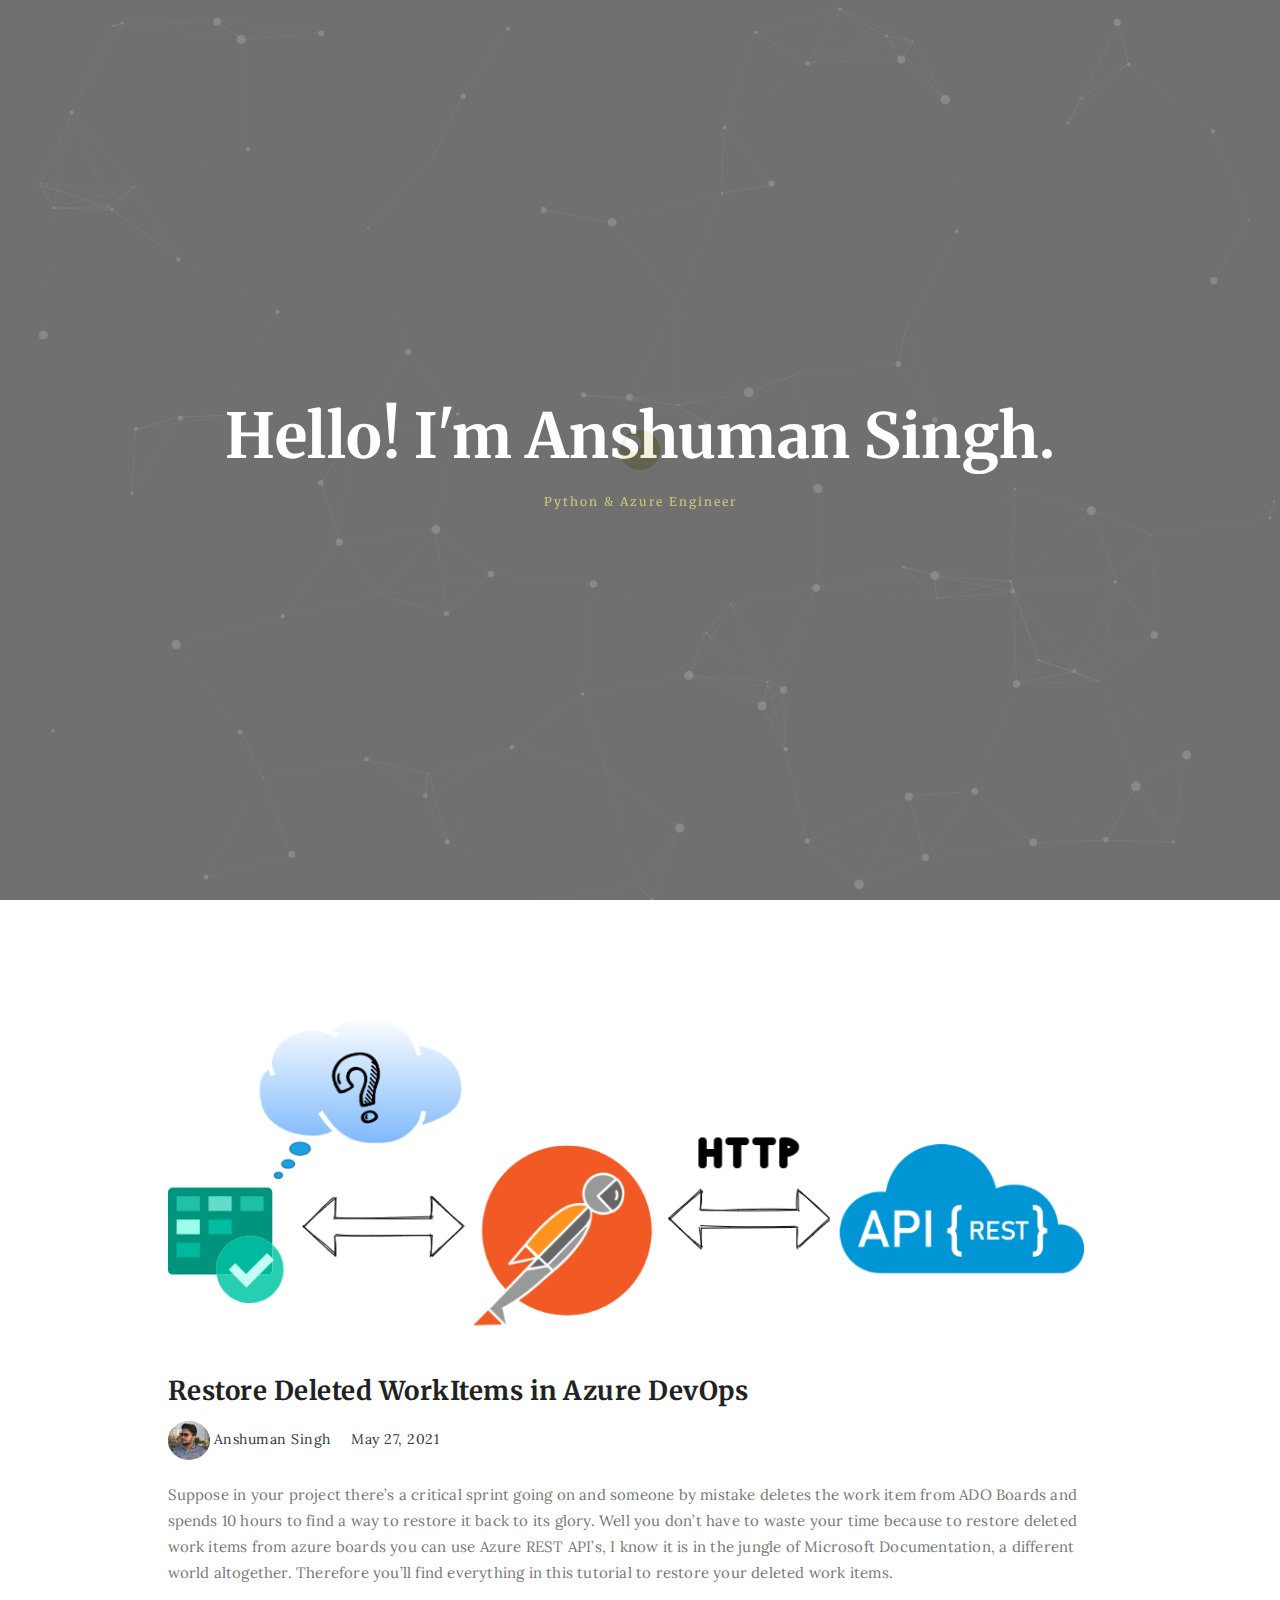
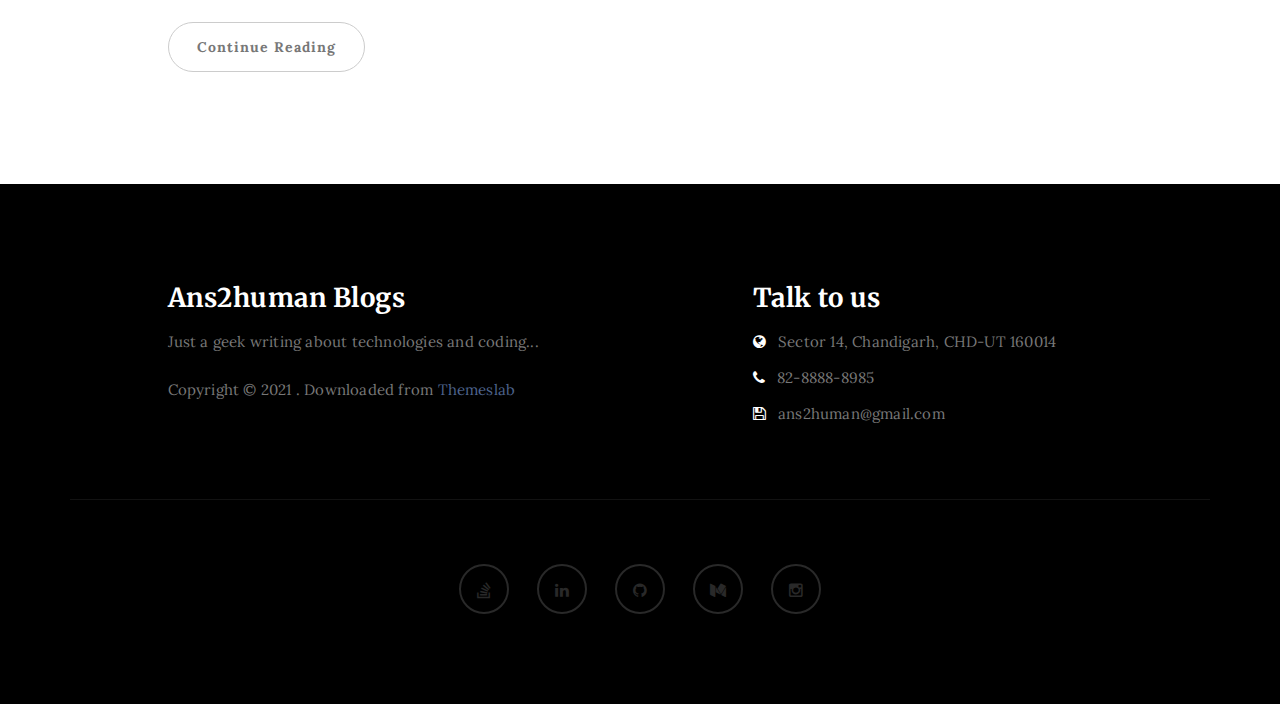
==== commit ab217c8d: "removed discover more" ====
--- a/index.html
+++ b/index.html
@@ -71,7 +71,7 @@
                <div class="col-md-12 col-sm-12">
                     <h1>Hello! I'm Anshuman Singh.</h1>
                     <h4>Python & Azure Engineer</h4>
-                    <a href="#blog" class="smoothScroll btn btn-default">Discover More</a>
+                    <!-- <a href="#blog" class="smoothScroll btn btn-default">Discover More</a> -->
                </div>
 
           </div>
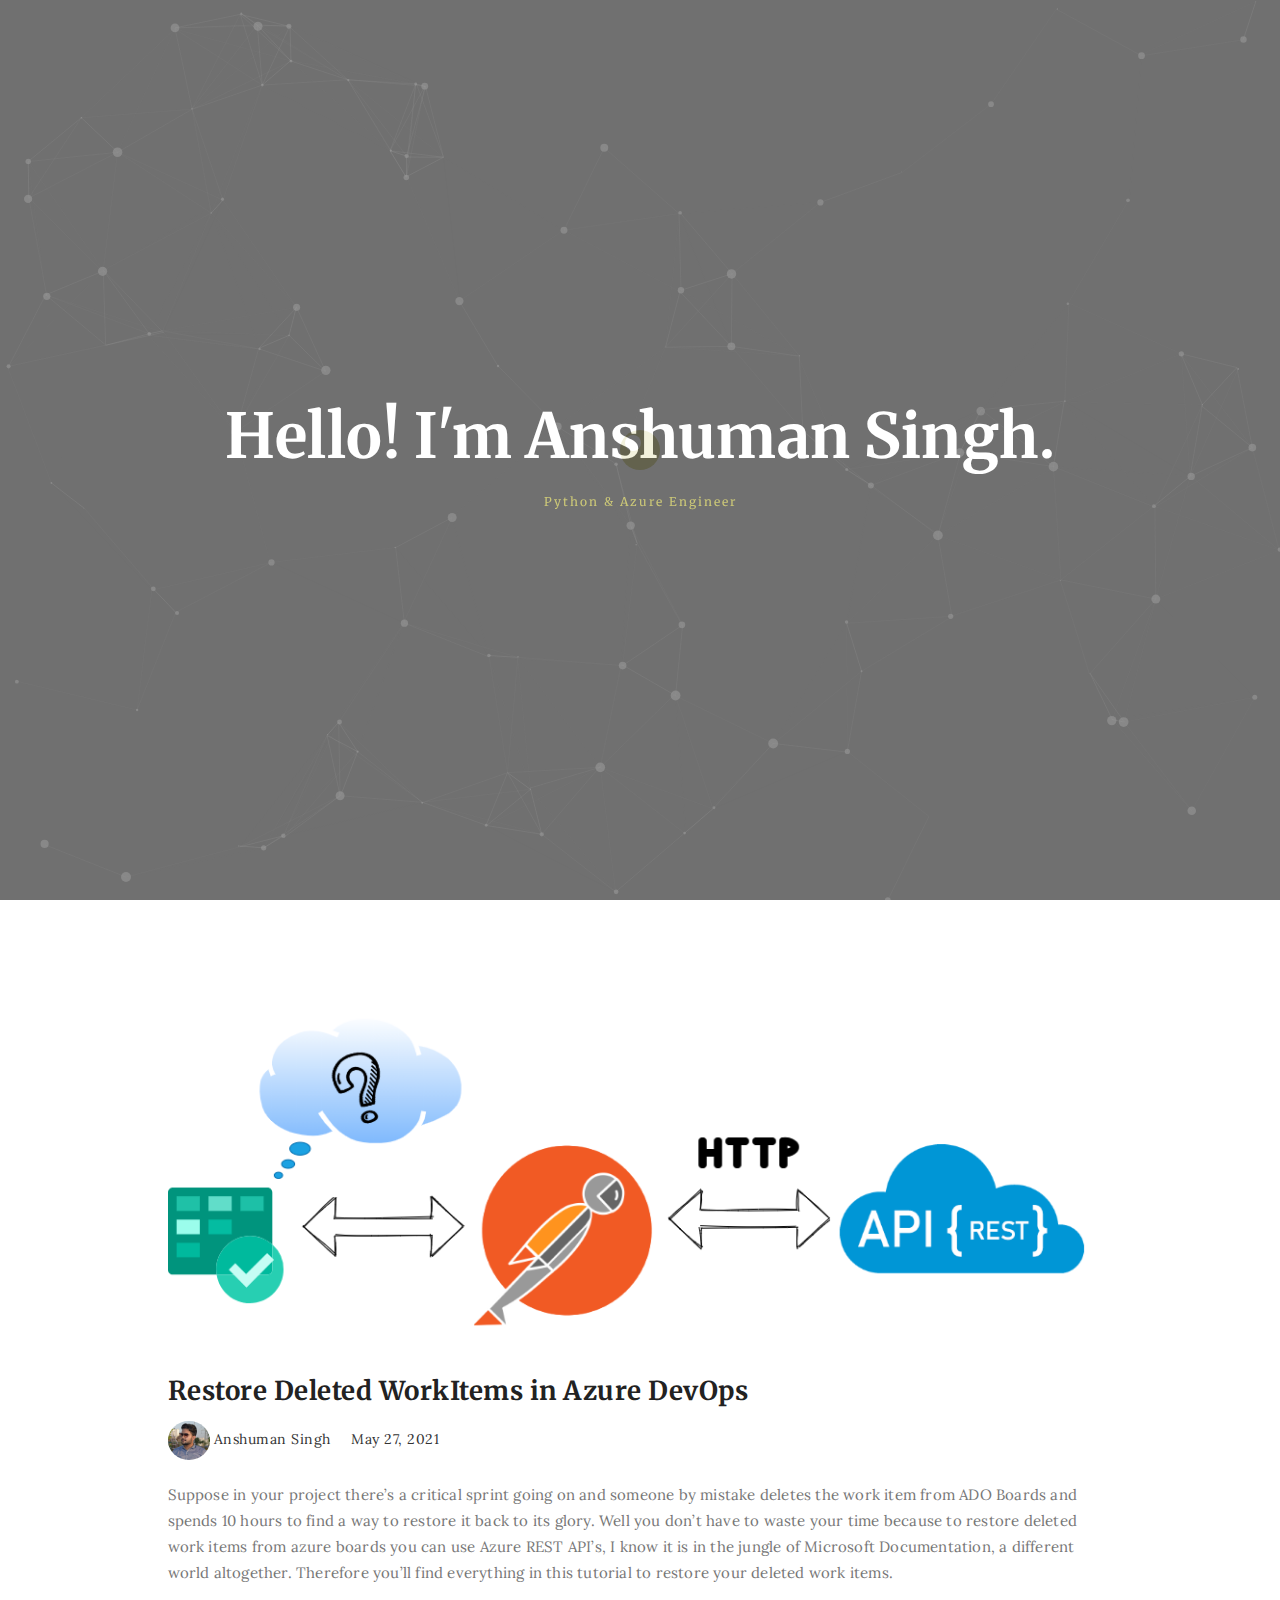
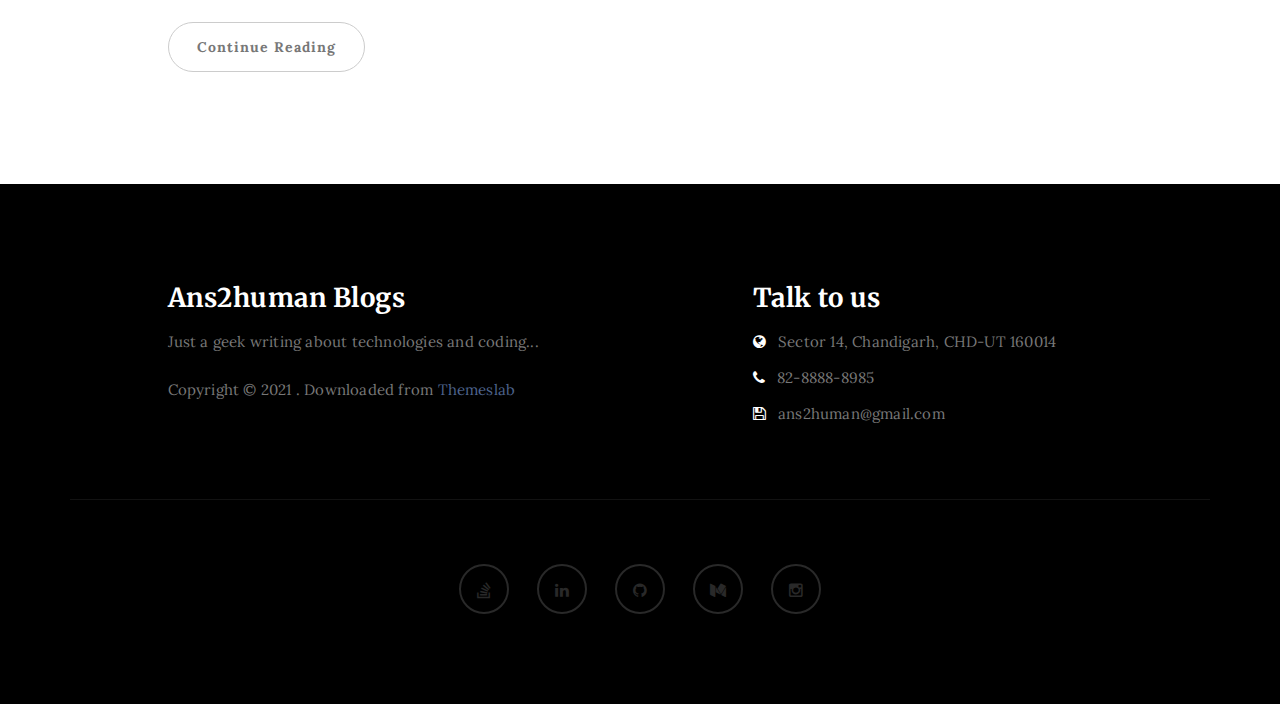
==== commit b79796c5: "added link on blog text" ====
--- a/index.html
+++ b/index.html
@@ -92,7 +92,7 @@
                               </a>
                          </div>
                          <div class="blog-post-title">
-                              <h3><a href="single-post.html">Restore Deleted WorkItems in Azure DevOps</a></h3>
+                              <h3><a href="Restore-Deleted-WorkItems-in-Azure-DevOps.html">Restore Deleted WorkItems in Azure DevOps</a></h3>
                          </div>
                          <div class="blog-post-format">
                               <span><a href="#"><img src="images/me.png" class="img-responsive img-circle">Anshuman Singh</a></span>
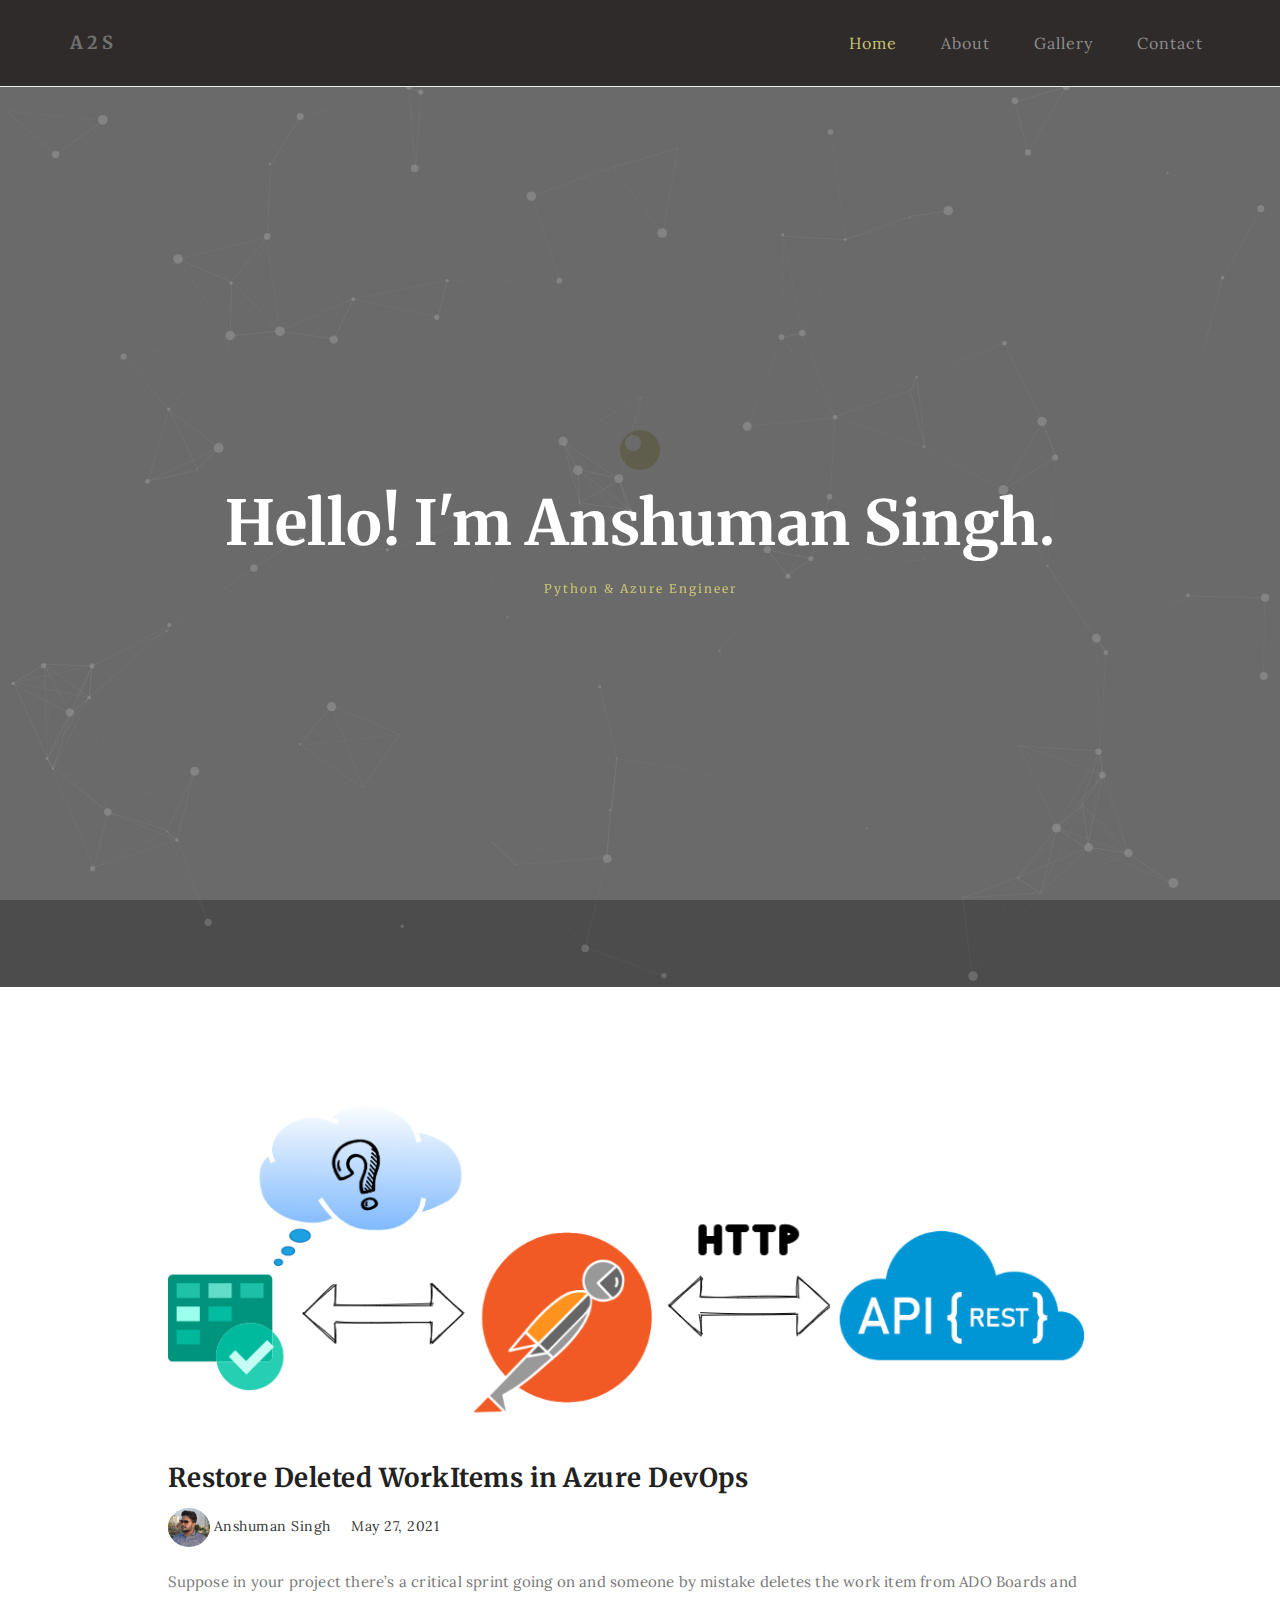
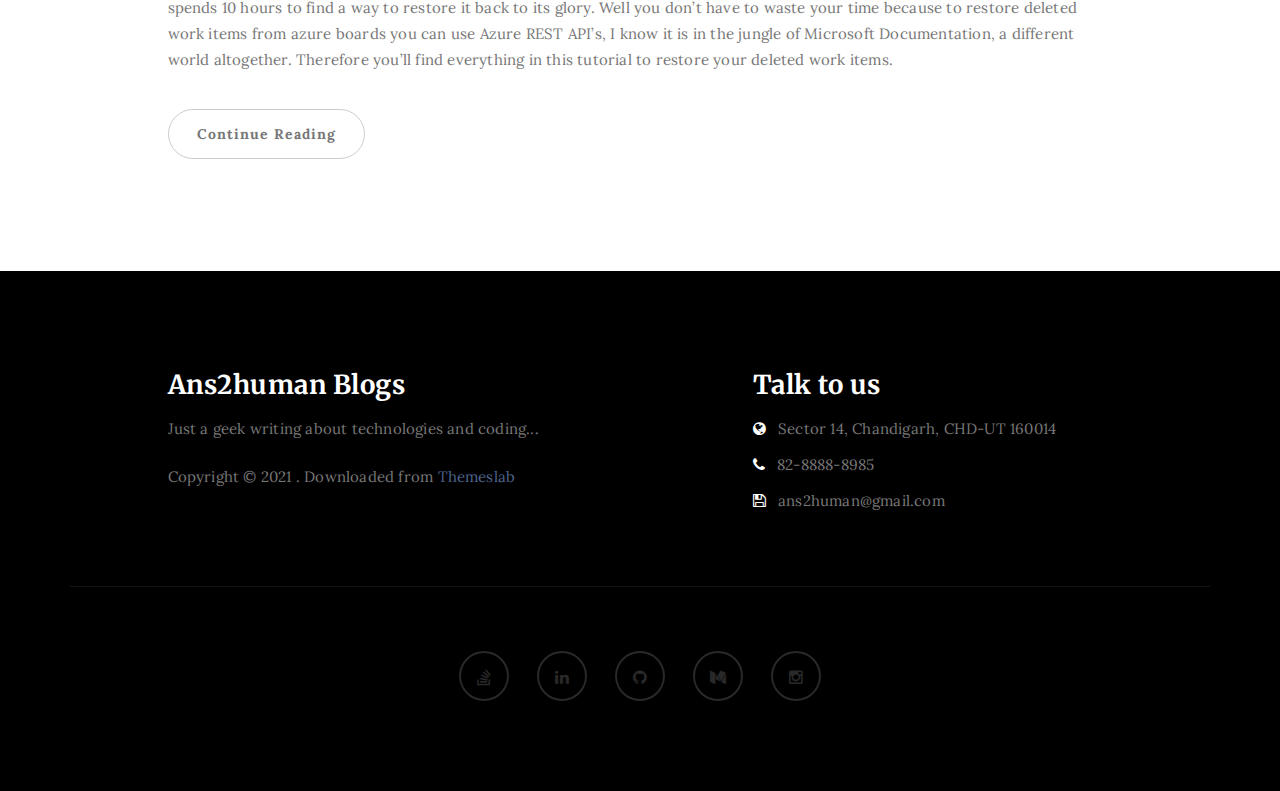
==== commit b362740a: "Update index.html" ====
--- a/index.html
+++ b/index.html
@@ -37,7 +37,7 @@
 
 <!-- Navigation section  -->
 
-<!-- <div class="navbar navbar-default navbar-static-top" role="navigation">
+<div class="navbar navbar-default navbar-static-top" role="navigation">
      <div class="container">
 
           <div class="navbar-header">
@@ -58,7 +58,7 @@
           </div>
 
   </div>
-</div> -->
+</div>
 
 <!-- Home Section -->
 
@@ -163,4 +163,4 @@
 <script src="js/custom.js"></script>
 
 </body>
-</html>+</html>
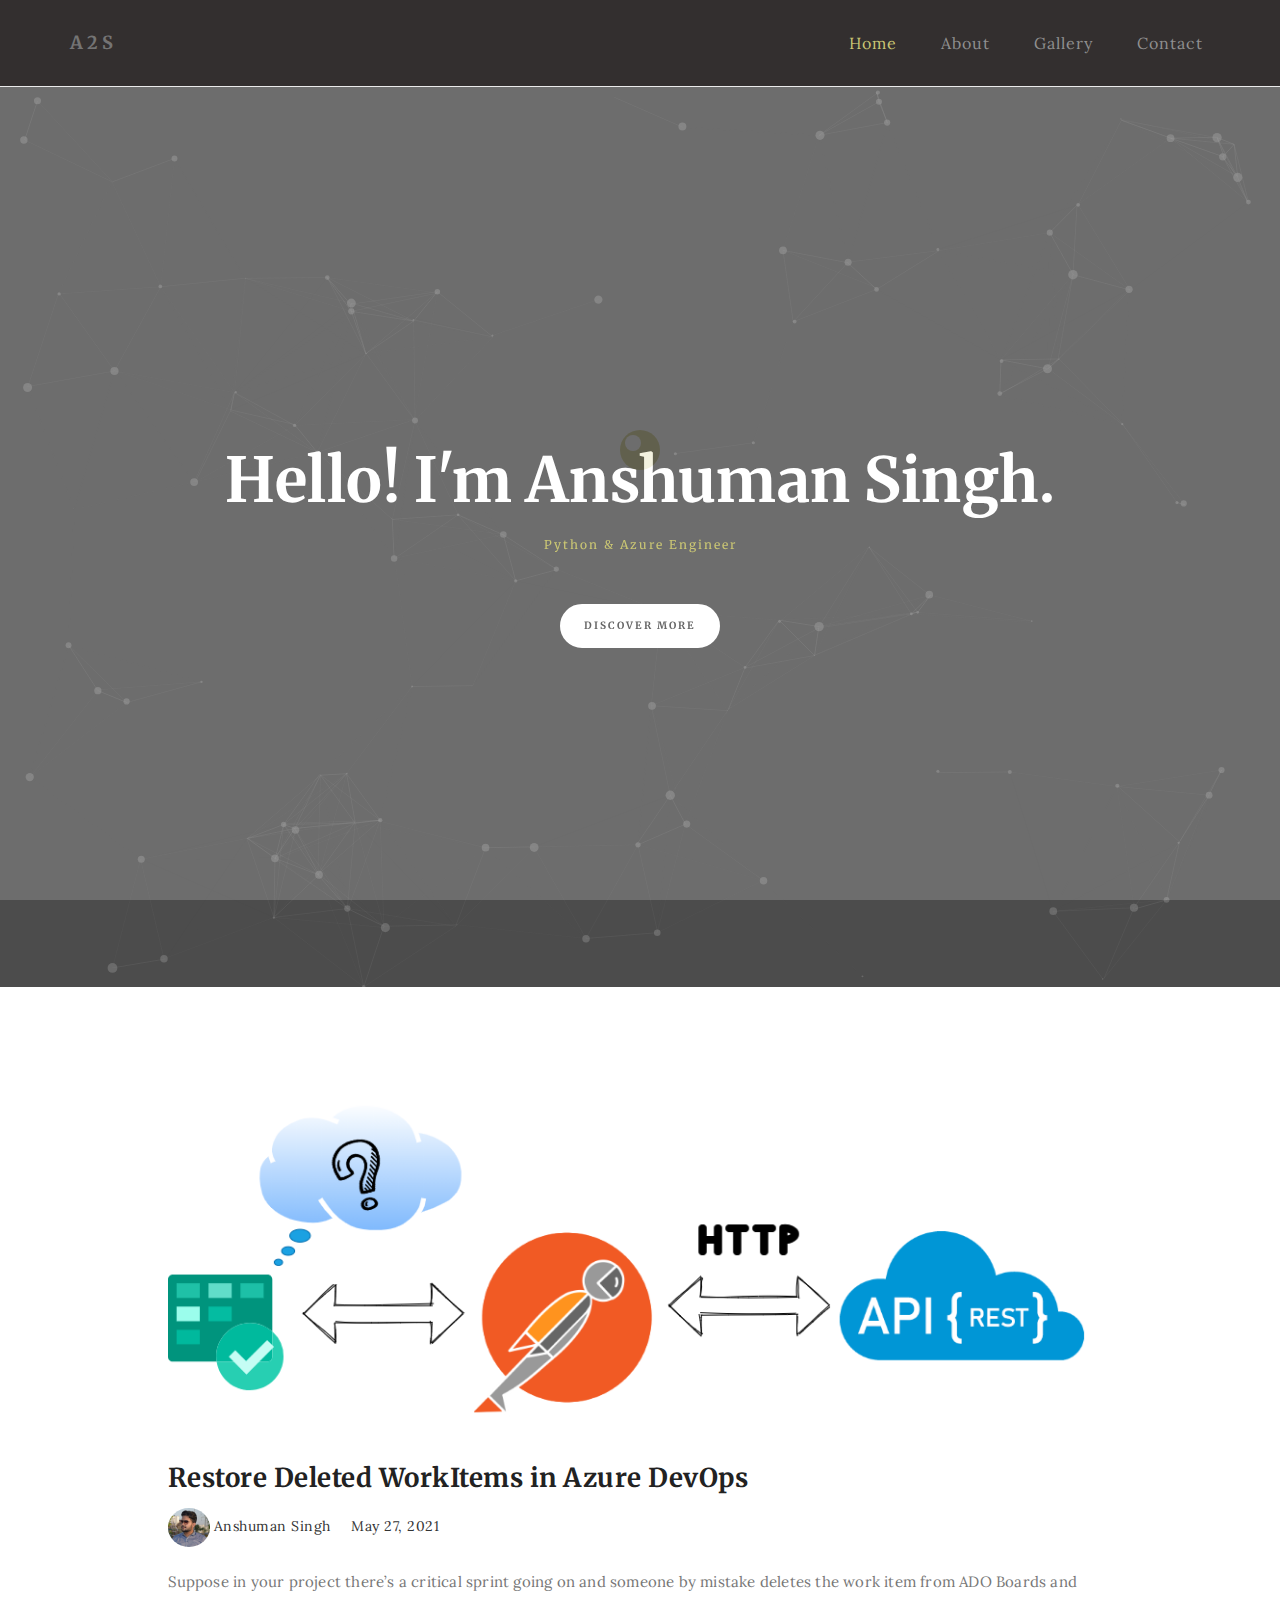
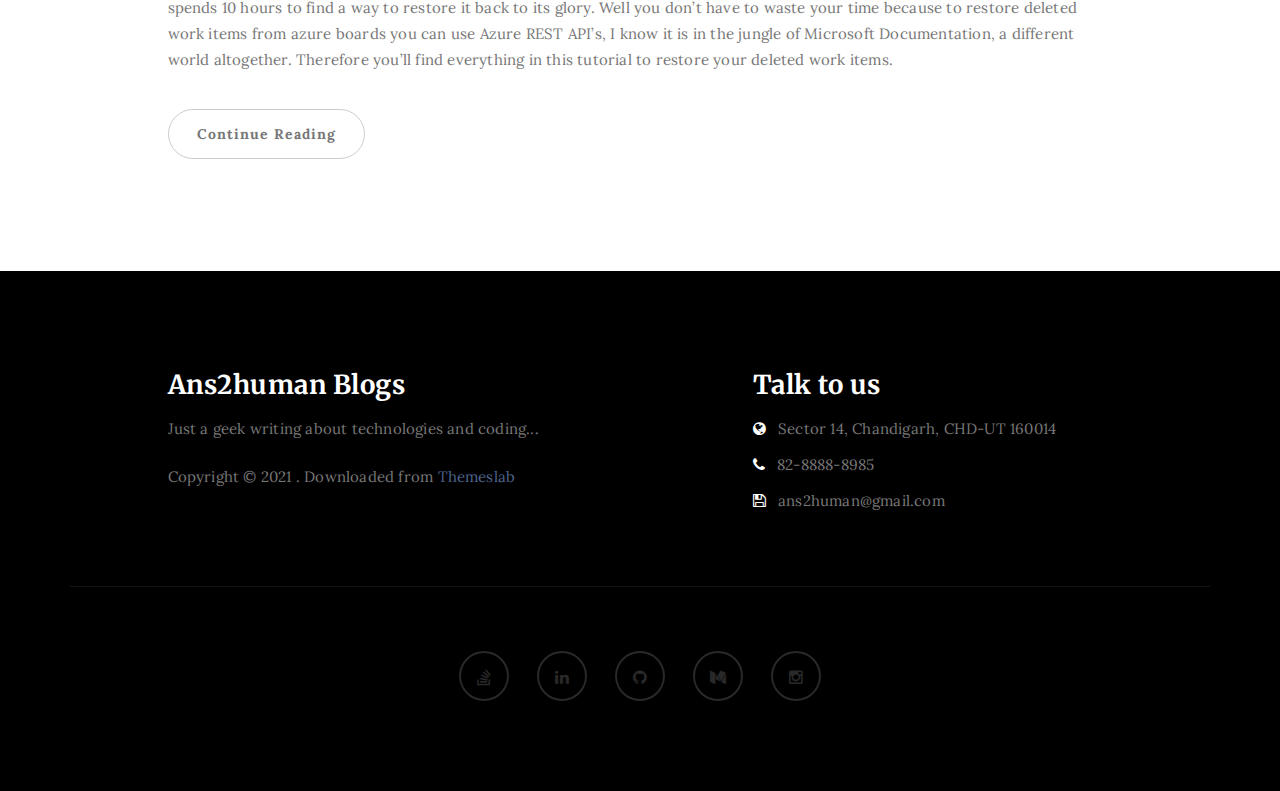
==== commit 6df9a5b7: "Update index.html" ====
--- a/index.html
+++ b/index.html
@@ -71,7 +71,7 @@
                <div class="col-md-12 col-sm-12">
                     <h1>Hello! I'm Anshuman Singh.</h1>
                     <h4>Python & Azure Engineer</h4>
-                    <!-- <a href="#blog" class="smoothScroll btn btn-default">Discover More</a> -->
+                    <a href="#blog" class="smoothScroll btn btn-default">Discover More</a>
                </div>
 
           </div>
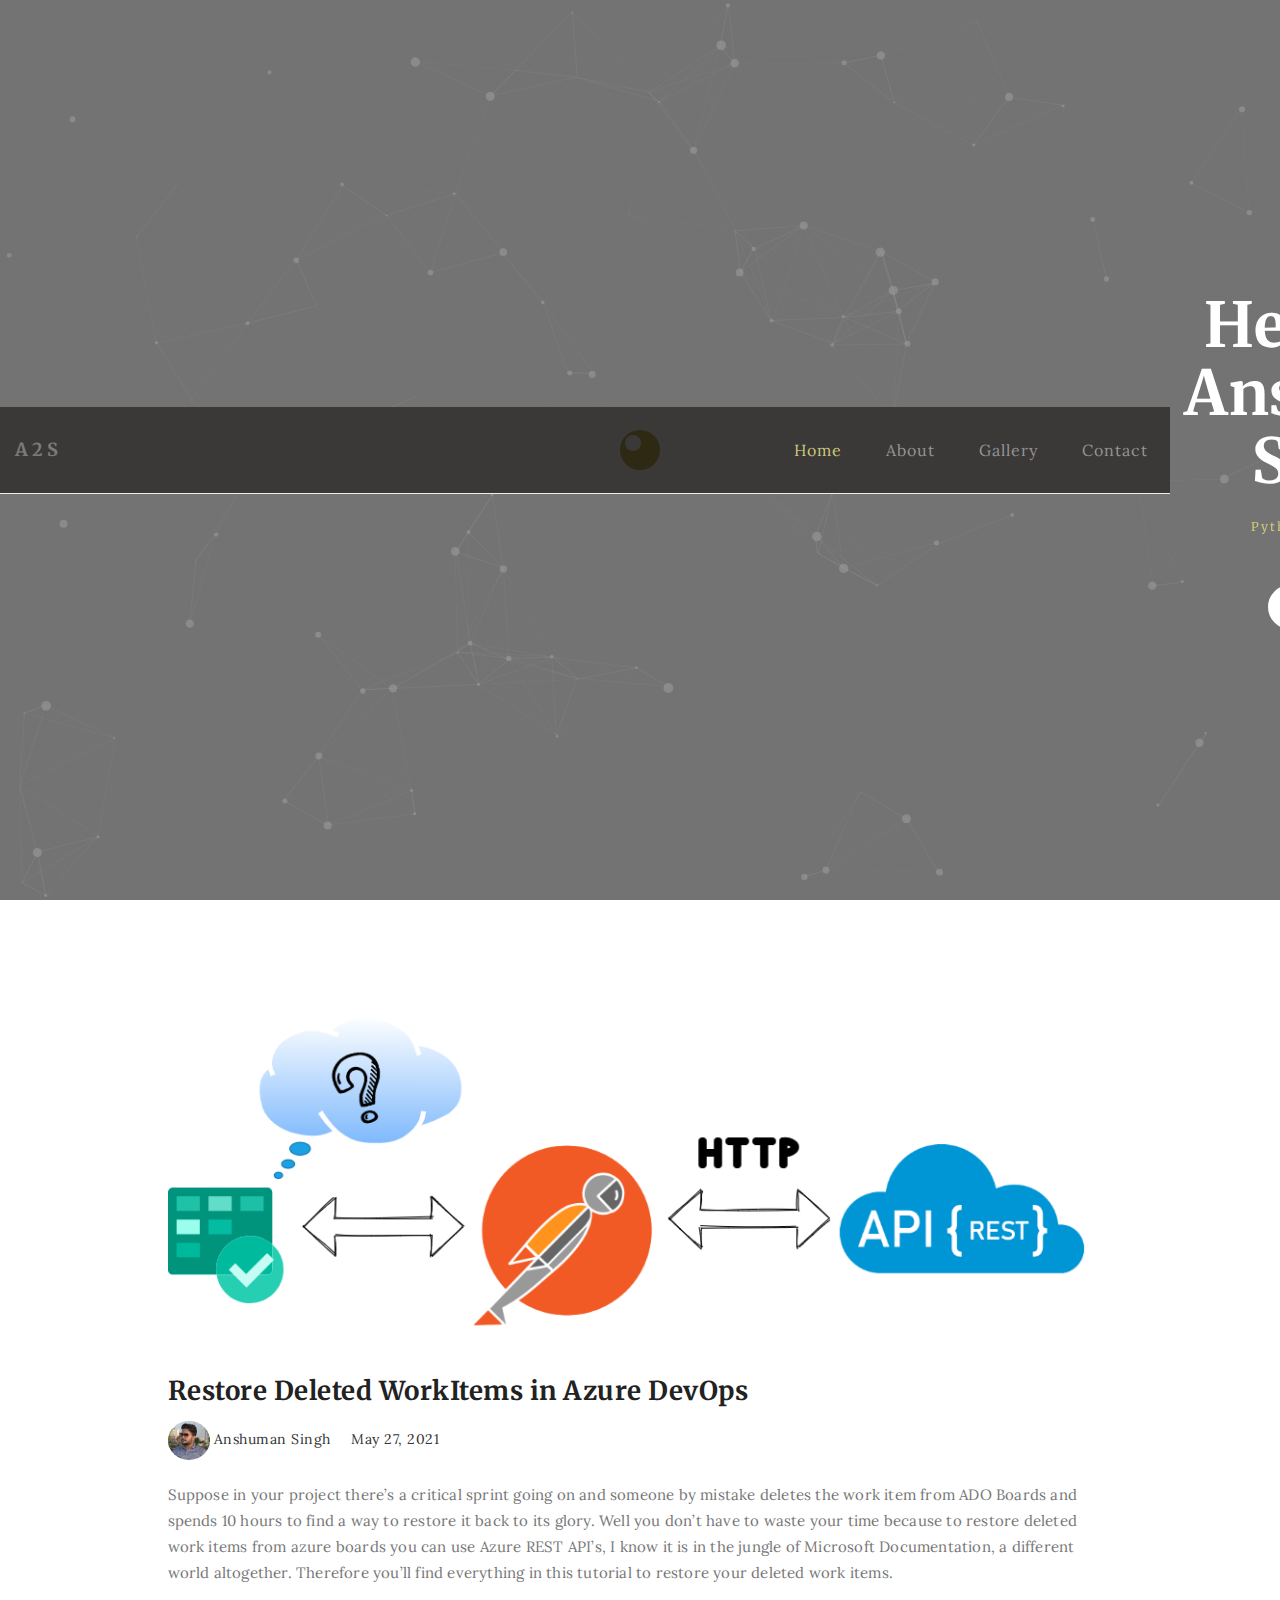
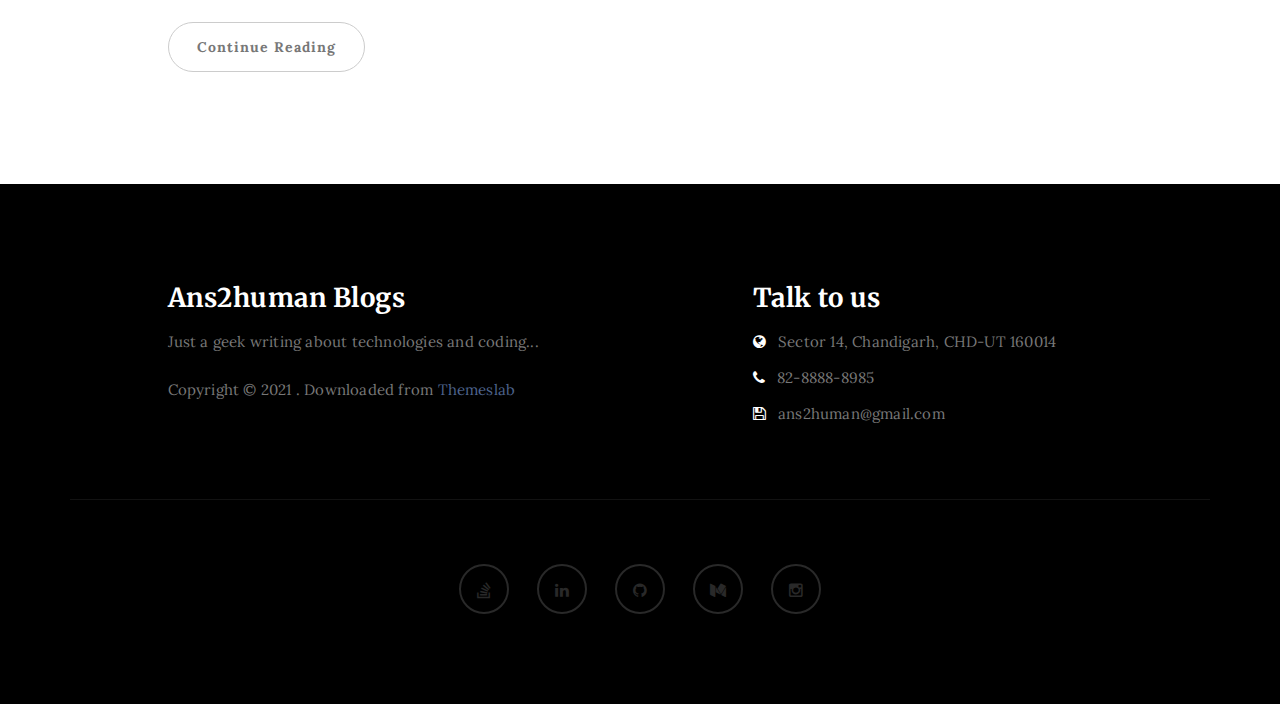
==== commit ace8ba2b: "Update index.html" ====
--- a/index.html
+++ b/index.html
@@ -4,11 +4,13 @@
 
 <meta charset="UTF-8">
 <meta http-equiv="X-UA-Compatible" content="IE=Edge">
-<meta name="description" content="">
-<meta name="keywords" content="">
-<meta name="author" content="">
+<meta name="description" content="Personal & Blog Site">
+<meta name="keywords" content="Azure, python, Azure DevOps, Cloud, Azure DevOps, Azure Pipelines, Bicep Deployment, Infrastructure as Code (IaC), Azure Resource Manager (ARM) Templates, Azure Logic Apps,DevOps Best Practices,Continuous Integration (CI),Continuous Deployment (CD),Azure Functions,Self-hosted Agents,Azure CLI,Error Handling in Azure Pipelines,Troubleshooting Azure Deployments,Git Rebase and Merge,Squash Commits,Workflow Automation in Azure,ARM Templates vs. Bicep,Cloud Infrastructure Management,Azure Resource Deployment,Azure Key Vault Integration,Snowflake Integration with Azure,Azure Blob Storage,Azure Network Configuration,Azure Monitoring and Logging">
+<meta name="author" content="Anshuman Anand Singh">
 <meta name="viewport" content="width=device-width, initial-scale=1, maximum-scale=1">
-
+<meta http-equiv='cache-control' content='no-cache'> 
+<meta http-equiv='expires' content='0'> 
+<meta http-equiv='pragma' content='no-cache'>
 <title>Ans2human | Blog</title>
 <!--
 
@@ -36,7 +38,7 @@
 </div>
 
 <!-- Navigation section  -->
-
+<section id="home" class="main-home parallax-section">
 <div class="navbar navbar-default navbar-static-top" role="navigation">
      <div class="container">
 
@@ -62,7 +64,7 @@
 
 <!-- Home Section -->
 
-<section id="home" class="main-home parallax-section">
+
      <div class="overlay"></div>
      <div id="particles-js"></div>
      <div class="container">
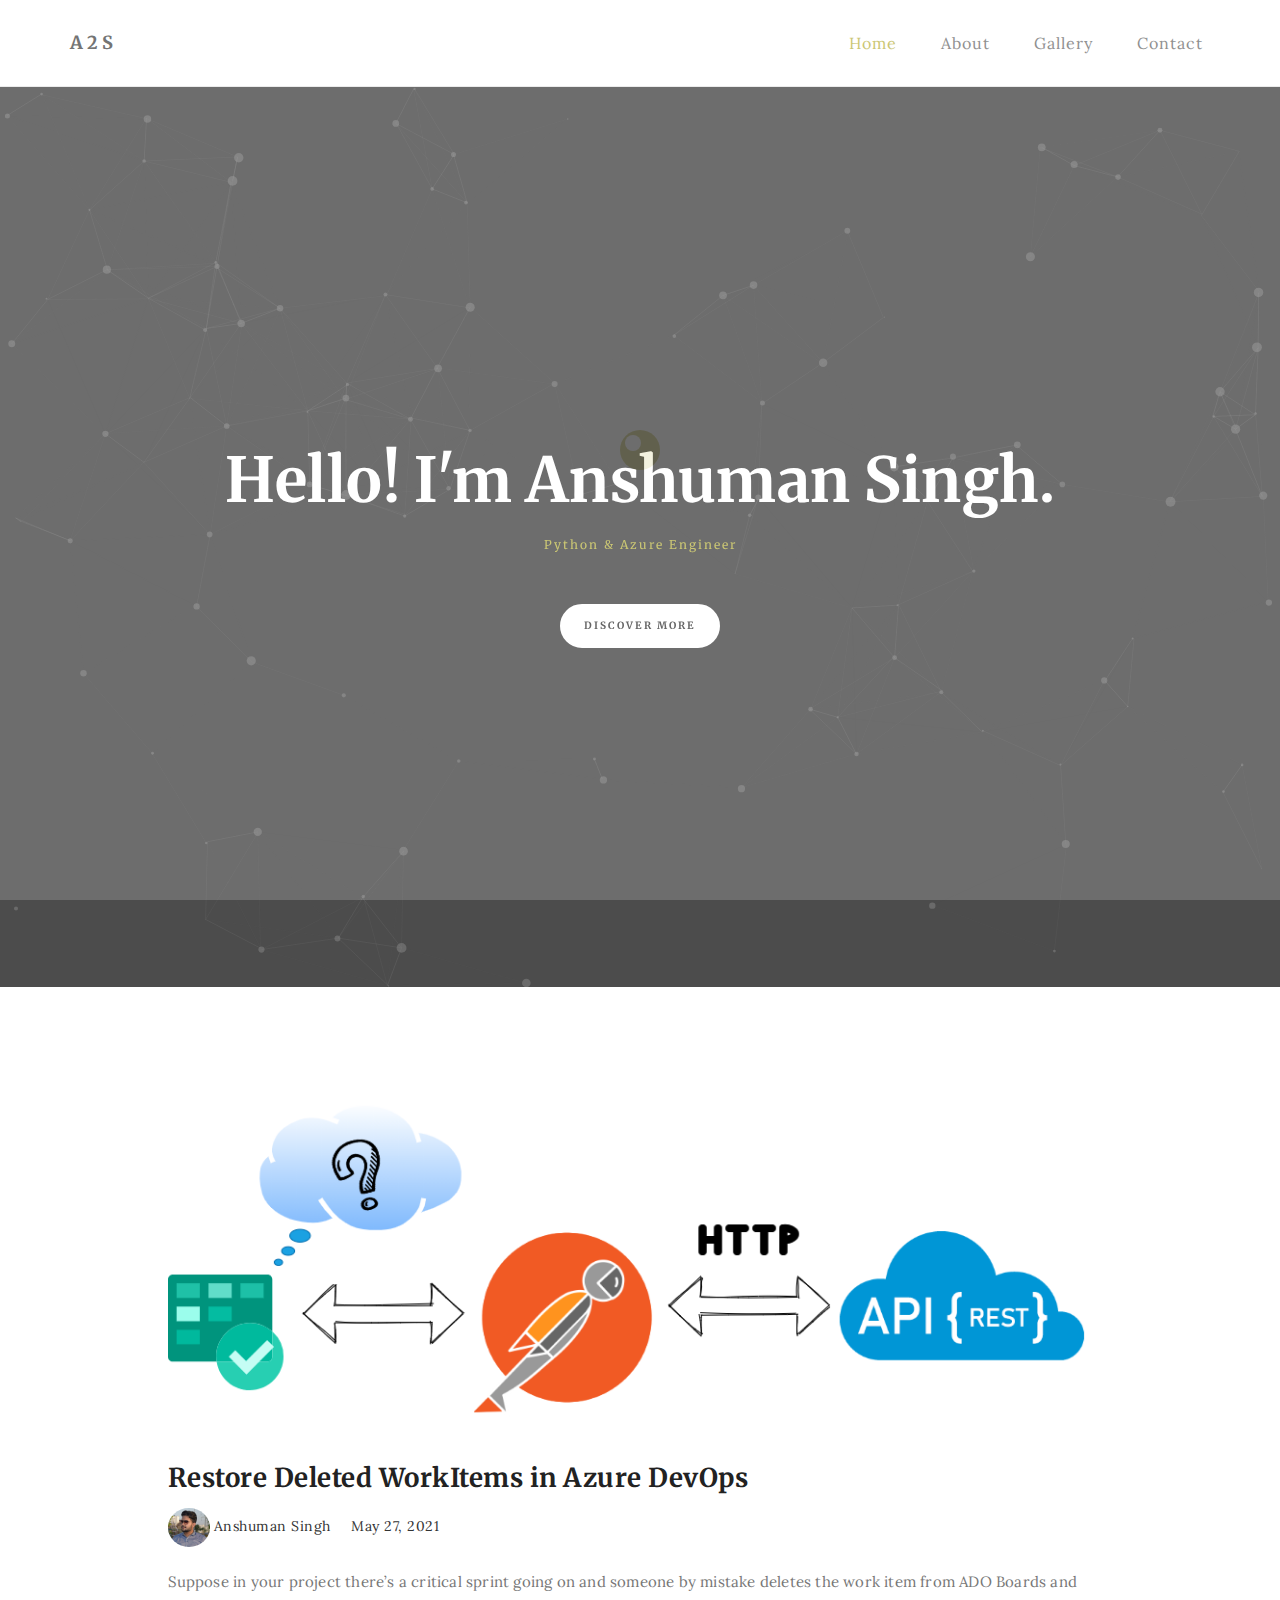
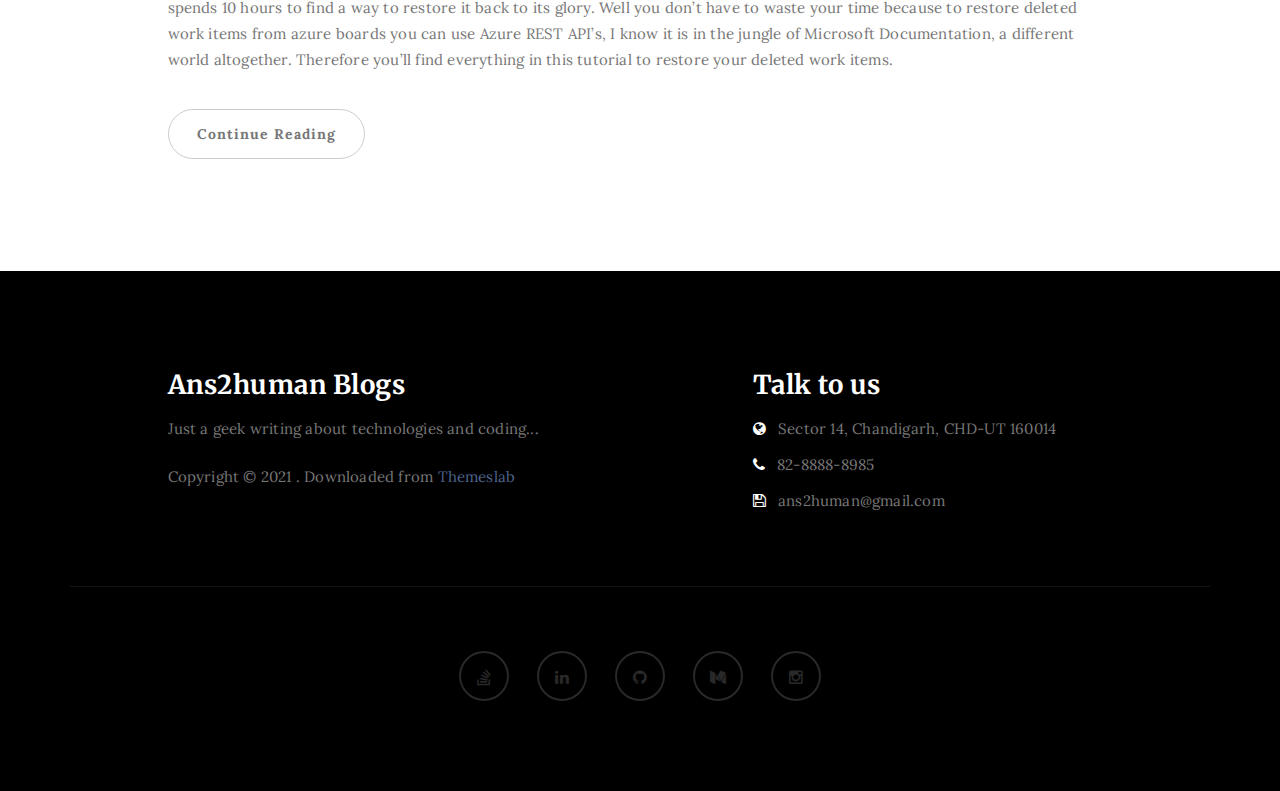
==== commit 940b7892: "Update index.html" ====
--- a/index.html
+++ b/index.html
@@ -38,7 +38,7 @@
 </div>
 
 <!-- Navigation section  -->
-<section id="home" class="main-home parallax-section">
+
 <div class="navbar navbar-default navbar-static-top" role="navigation">
      <div class="container">
 
@@ -64,7 +64,7 @@
 
 <!-- Home Section -->
 
-
+<section id="home" class="main-home parallax-section">
      <div class="overlay"></div>
      <div id="particles-js"></div>
      <div class="container">
--- a/css/style.css
+++ b/css/style.css
@@ -196,7 +196,7 @@
 -----------------------------------------*/
 
 .navbar-default {
-    background: #050000;
+    background-color: transparent;
     margin: 0 !important;
     padding: 18px 0;
 }
